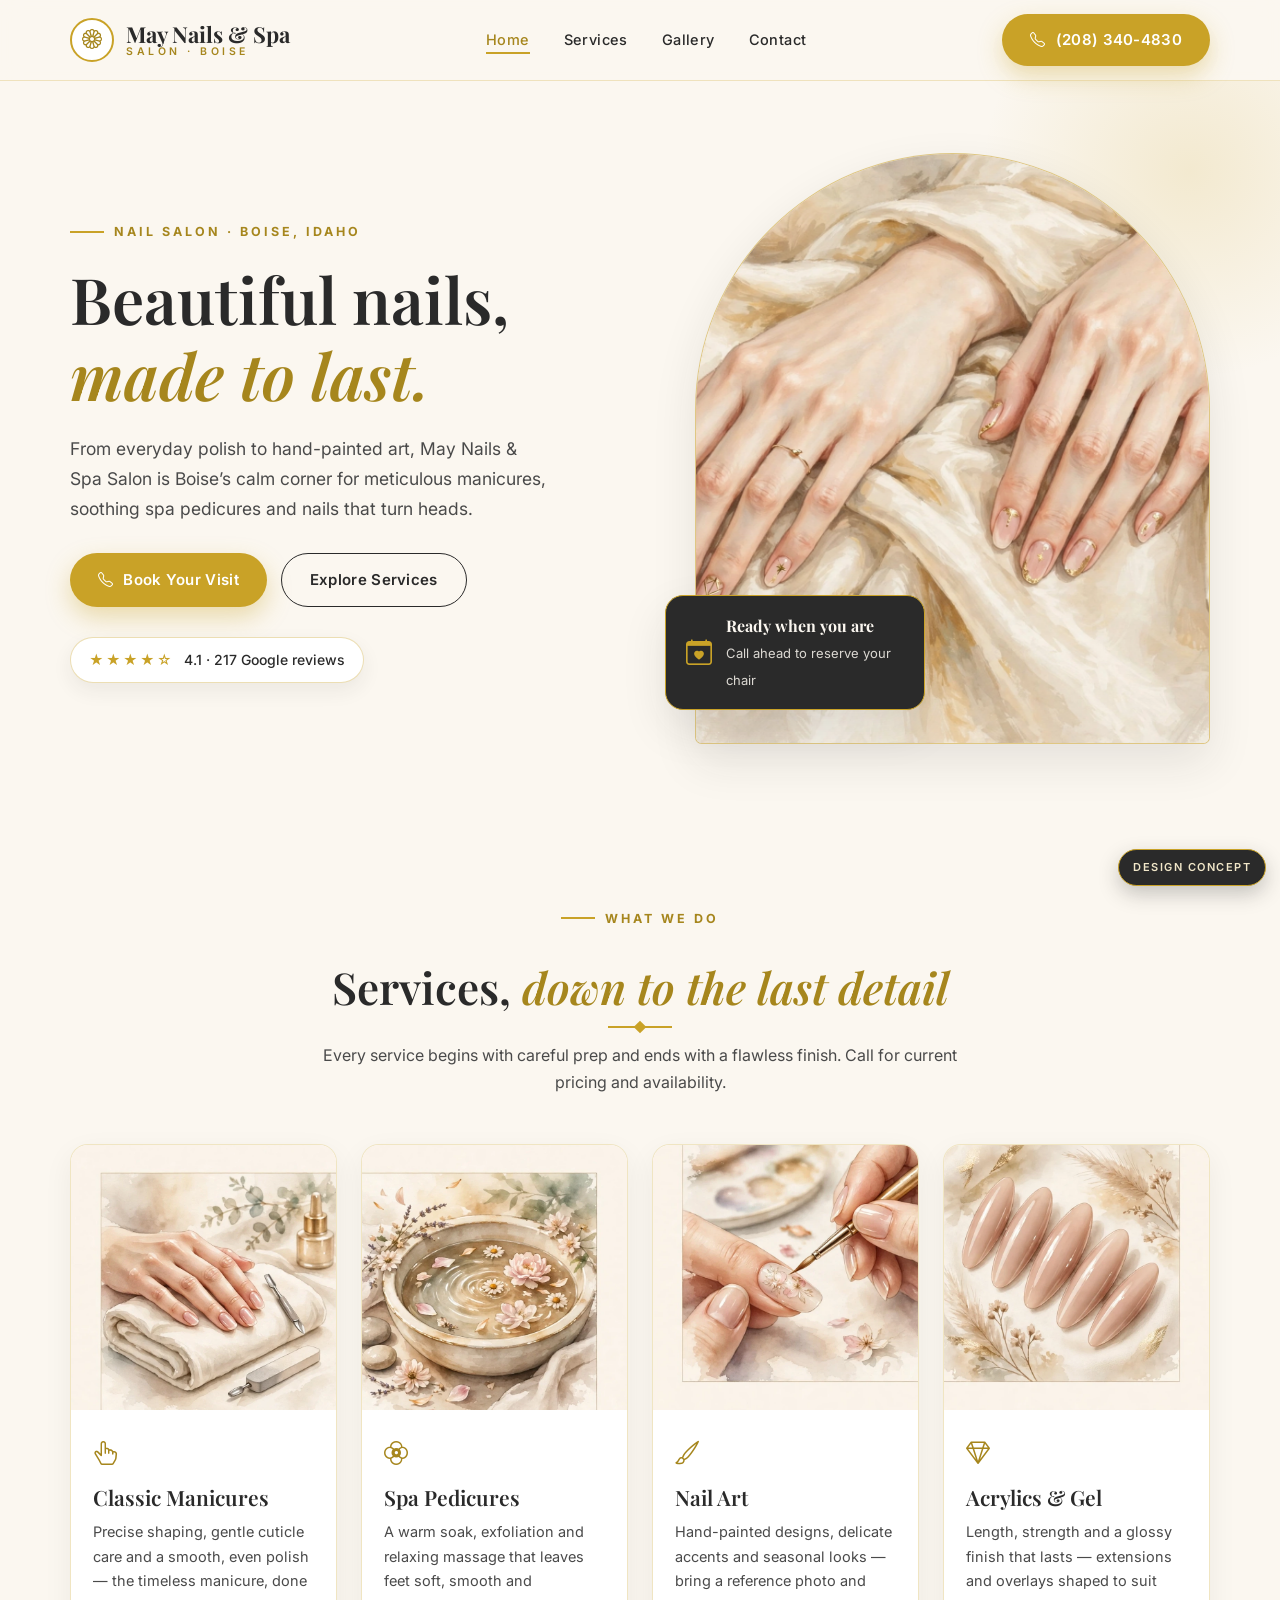
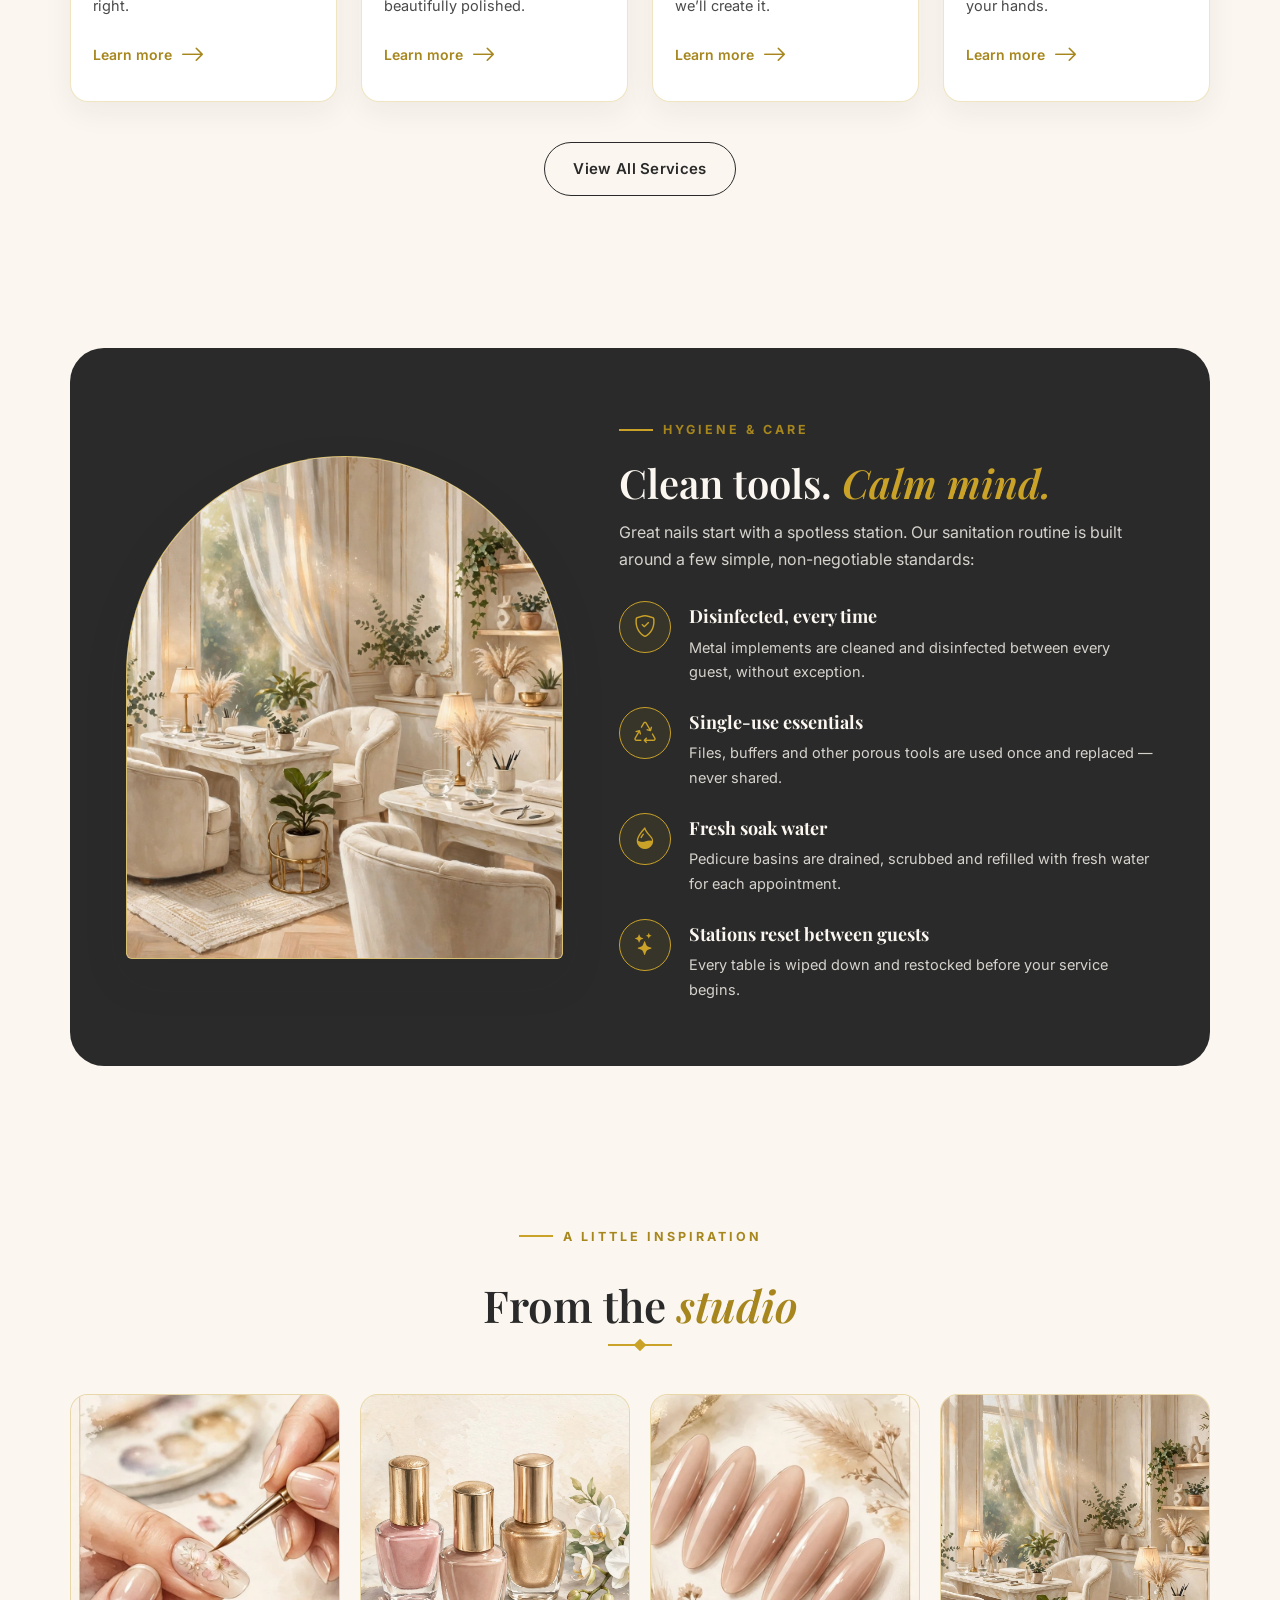
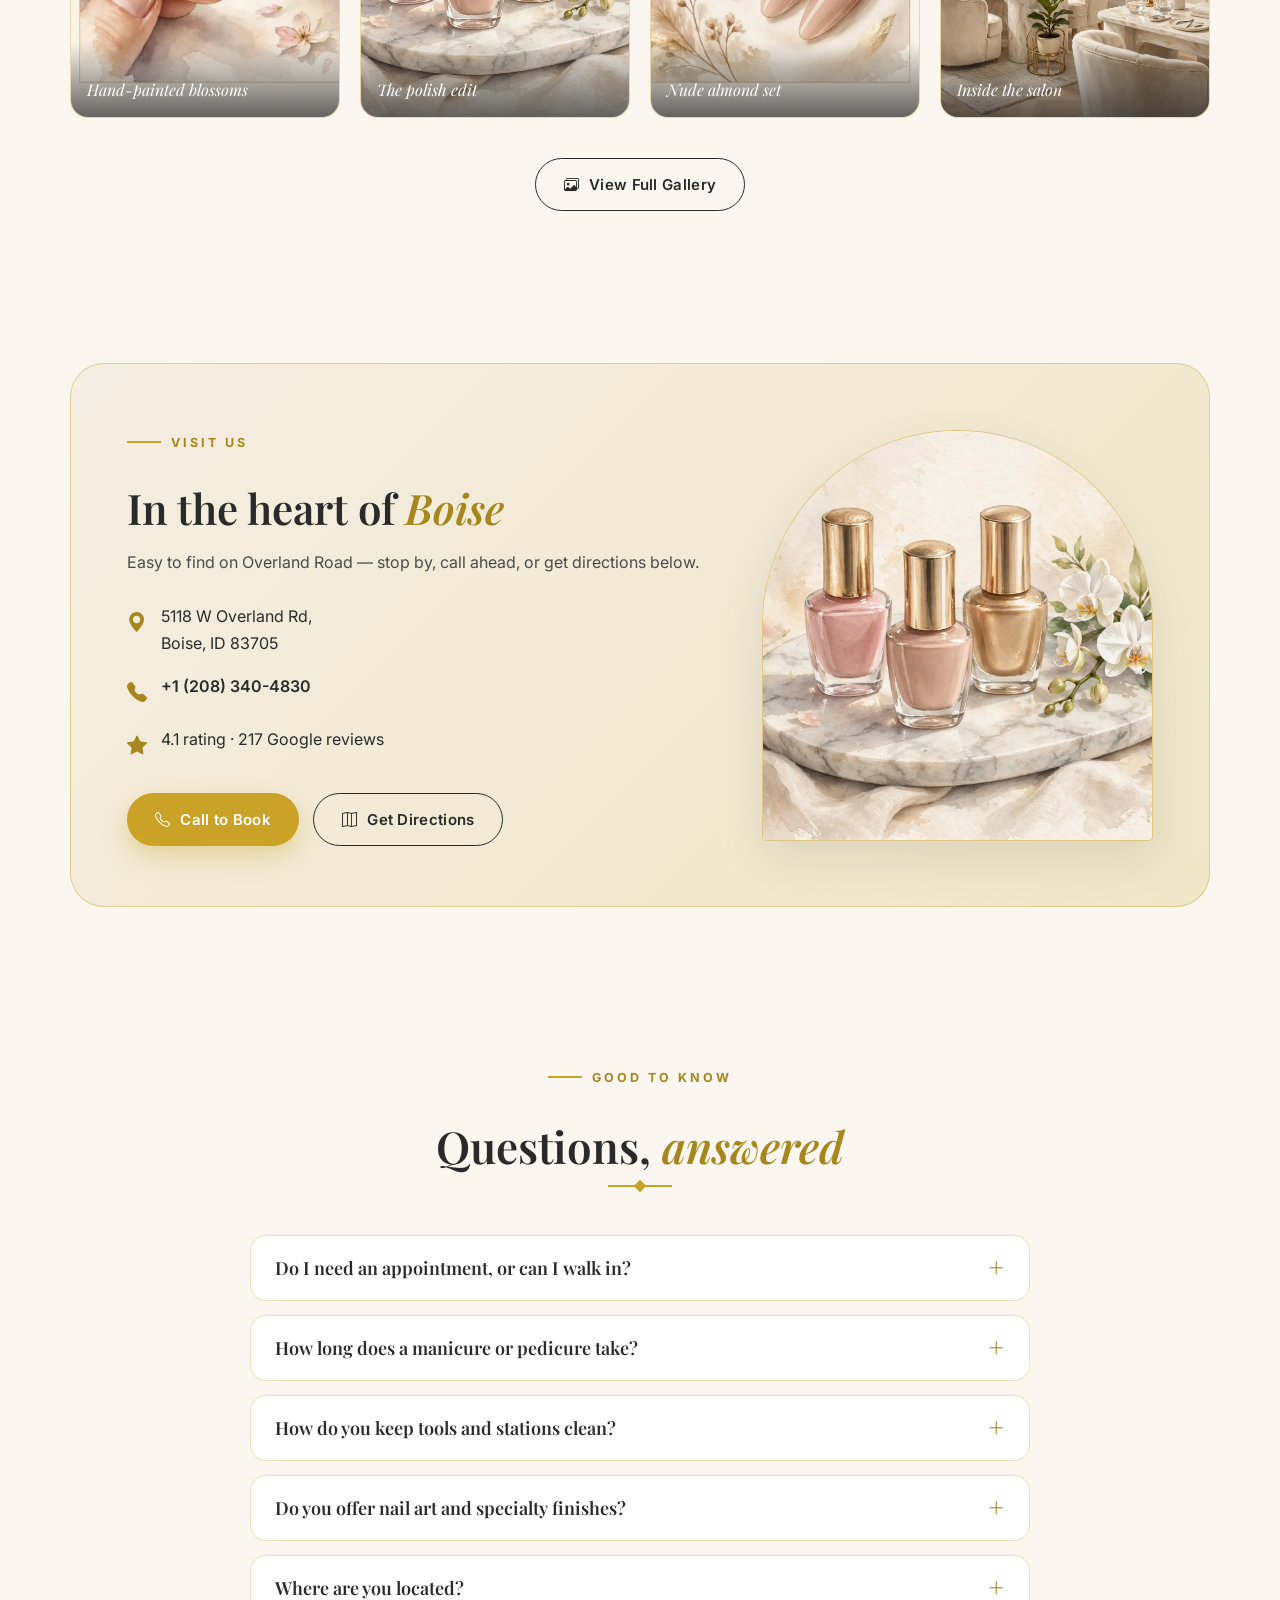
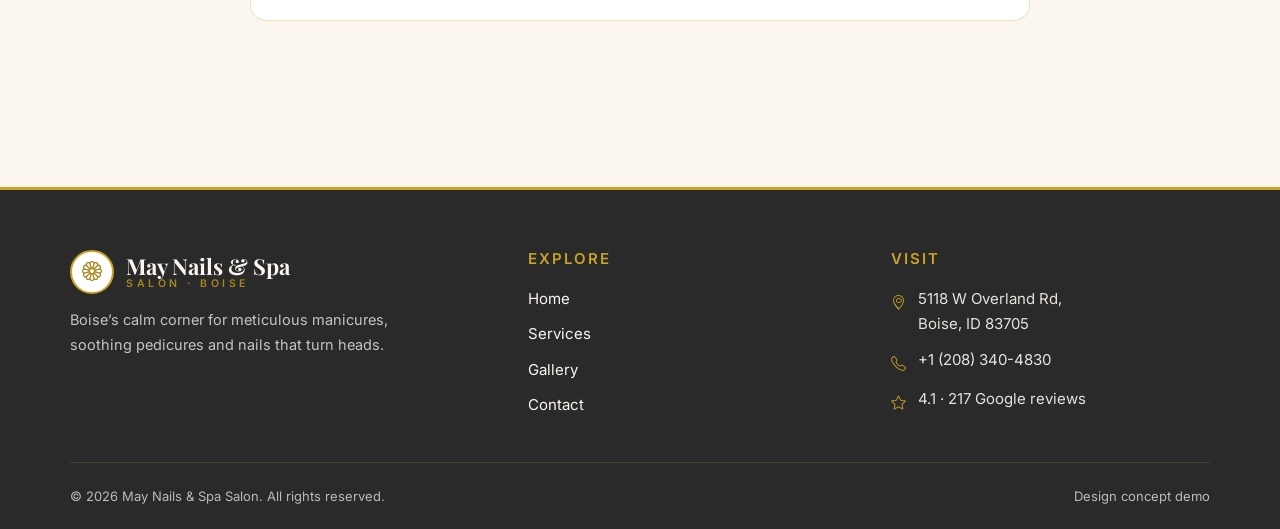
==== index.html @ 8cbfd24b "Demo website concept for May Nails & Spa Salon (Boise, ID, USA)" ====
<!DOCTYPE html>
<html lang="en">
<head>
<meta charset="UTF-8">
<meta name="viewport" content="width=device-width, initial-scale=1.0">
<title>May Nails &amp; Spa Salon | Nail Salon in Boise, ID</title>
<meta name="description" content="May Nails & Spa Salon — elegant manicures, spa pedicures, nail art and gel services at 5118 W Overland Rd, Boise, ID. Call +1 208-340-4830 to book.">
<link rel="preconnect" href="https://fonts.googleapis.com">
<link rel="preconnect" href="https://fonts.gstatic.com" crossorigin>
<link href="https://fonts.googleapis.com/css2?family=Playfair+Display:ital,wght@0,500;0,600;0,700;1,500;1,600&family=Inter:wght@400;500;600;700&display=swap" rel="stylesheet">
<link rel="stylesheet" href="https://cdn.jsdelivr.net/npm/bootstrap-icons@1.11.3/font/bootstrap-icons.min.css">
<link rel="stylesheet" href="styles.css">
</head>
<body>

<header class="site-header">
  <div class="container header-inner">
    <a class="brand" href="index.html" aria-label="May Nails and Spa Salon home">
      <span class="brand-mark"><i class="bi bi-flower1"></i></span>
      <span class="brand-name">May Nails &amp; Spa<small>Salon &middot; Boise</small></span>
    </a>
    <nav aria-label="Primary">
      <ul class="nav-links">
        <li><a href="index.html" class="active">Home</a></li>
        <li><a href="services.html">Services</a></li>
        <li><a href="gallery.html">Gallery</a></li>
        <li><a href="contact.html">Contact</a></li>
      </ul>
    </nav>
    <a class="btn btn-gold header-cta" href="tel:+12083404830"><i class="bi bi-telephone"></i> (208) 340-4830</a>
    <button class="hamburger" id="hamburger" aria-label="Open menu" aria-expanded="false"><i class="bi bi-list"></i></button>
  </div>
</header>
<ul class="mobile-menu" id="mobileMenu" aria-label="Mobile">
  <li><a href="index.html" class="active"><i class="bi bi-house"></i> Home</a></li>
  <li><a href="services.html"><i class="bi bi-stars"></i> Services</a></li>
  <li><a href="gallery.html"><i class="bi bi-images"></i> Gallery</a></li>
  <li><a href="contact.html"><i class="bi bi-geo-alt"></i> Contact</a></li>
  <li><a href="tel:+12083404830"><i class="bi bi-telephone"></i> (208) 340-4830</a></li>
</ul>

<main>
  <!-- 1. HERO -->
  <section class="hero">
    <div class="container hero-grid">
      <div>
        <span class="kicker">Nail Salon &middot; Boise, Idaho</span>
        <h1>Beautiful nails, <em>made to last.</em></h1>
        <p class="lead">From everyday polish to hand-painted art, May Nails &amp; Spa Salon is Boise&rsquo;s calm corner for meticulous manicures, soothing spa pedicures and nails that turn heads.</p>
        <div class="hero-ctas">
          <a class="btn btn-gold" href="tel:+12083404830"><i class="bi bi-telephone"></i> Book Your Visit</a>
          <a class="btn btn-outline" href="services.html">Explore Services</a>
        </div>
        <span class="review-pill"><span class="stars">&#9733;&#9733;&#9733;&#9733;&#9734;</span> 4.1 &middot; 217 Google reviews</span>
      </div>
      <div class="hero-figure">
        <div class="arch-frame">
          <img src="assets/hero.webp" alt="Elegant manicured hands with blush pink nails and gold accents resting on ivory silk">
        </div>
        <div class="float-card">
          <i class="bi bi-calendar-heart"></i>
          <div><strong>Ready when you are</strong><span>Call ahead to reserve your chair</span></div>
        </div>
      </div>
    </div>
  </section>

  <!-- 2. SERVICES SHOWCASE -->
  <section>
    <div class="container">
      <div class="section-head">
        <span class="kicker" style="justify-content:center">What we do</span>
        <h2>Services, <em>down to the last detail</em></h2>
        <div class="gold-rule"></div>
        <p style="margin-top:14px">Every service begins with careful prep and ends with a flawless finish. Call for current pricing and availability.</p>
      </div>
      <div class="services-grid">
        <article class="service-card">
          <div class="photo"><img src="assets/service-manicure.webp" alt="Classic manicure with polished nails and folded towel"></div>
          <div class="body">
            <i class="bi bi-hand-index-thumb"></i>
            <h3>Classic Manicures</h3>
            <p>Precise shaping, gentle cuticle care and a smooth, even polish &mdash; the timeless manicure, done right.</p>
            <a class="card-link" href="services.html#manicures">Learn more <i class="bi bi-arrow-right"></i></a>
          </div>
        </article>
        <article class="service-card">
          <div class="photo"><img src="assets/service-pedicure.webp" alt="Spa pedicure soak with warm water and flower petals"></div>
          <div class="body">
            <i class="bi bi-flower2"></i>
            <h3>Spa Pedicures</h3>
            <p>A warm soak, exfoliation and relaxing massage that leaves feet soft, smooth and beautifully polished.</p>
            <a class="card-link" href="services.html#pedicures">Learn more <i class="bi bi-arrow-right"></i></a>
          </div>
        </article>
        <article class="service-card">
          <div class="photo"><img src="assets/service-nailart.webp" alt="Nail artist painting a delicate floral design"></div>
          <div class="body">
            <i class="bi bi-brush"></i>
            <h3>Nail Art</h3>
            <p>Hand-painted designs, delicate accents and seasonal looks &mdash; bring a reference photo and we&rsquo;ll create it.</p>
            <a class="card-link" href="services.html#nail-art">Learn more <i class="bi bi-arrow-right"></i></a>
          </div>
        </article>
        <article class="service-card">
          <div class="photo"><img src="assets/service-gel.webp" alt="Long almond-shaped nude gel nails"></div>
          <div class="body">
            <i class="bi bi-gem"></i>
            <h3>Acrylics &amp; Gel</h3>
            <p>Length, strength and a glossy finish that lasts &mdash; extensions and overlays shaped to suit your hands.</p>
            <a class="card-link" href="services.html#acrylics-gel">Learn more <i class="bi bi-arrow-right"></i></a>
          </div>
        </article>
      </div>
      <div class="center-cta">
        <a class="btn btn-outline" href="services.html">View All Services</a>
      </div>
    </div>
  </section>

  <!-- 3. HYGIENE & CARE -->
  <section>
    <div class="container">
      <div class="band-dark" style="padding: 64px 56px;">
        <div class="hygiene-grid">
          <div class="arch-frame">
            <img src="assets/interior.webp" alt="Serene salon interior with cream chairs and marble manicure tables" style="aspect-ratio: 4/4.6;">
          </div>
          <div>
            <span class="kicker">Hygiene &amp; care</span>
            <h2 style="font-size: clamp(28px, 3.4vw, 40px); margin-bottom: 12px;">Clean tools. <em>Calm mind.</em></h2>
            <p style="opacity:0.82">Great nails start with a spotless station. Our sanitation routine is built around a few simple, non-negotiable standards:</p>
            <ul class="hygiene-list">
              <li>
                <span class="hygiene-icon"><i class="bi bi-shield-check"></i></span>
                <div><strong>Disinfected, every time</strong><p>Metal implements are cleaned and disinfected between every guest, without exception.</p></div>
              </li>
              <li>
                <span class="hygiene-icon"><i class="bi bi-recycle"></i></span>
                <div><strong>Single-use essentials</strong><p>Files, buffers and other porous tools are used once and replaced &mdash; never shared.</p></div>
              </li>
              <li>
                <span class="hygiene-icon"><i class="bi bi-droplet-half"></i></span>
                <div><strong>Fresh soak water</strong><p>Pedicure basins are drained, scrubbed and refilled with fresh water for each appointment.</p></div>
              </li>
              <li>
                <span class="hygiene-icon"><i class="bi bi-stars"></i></span>
                <div><strong>Stations reset between guests</strong><p>Every table is wiped down and restocked before your service begins.</p></div>
              </li>
            </ul>
          </div>
        </div>
      </div>
    </div>
  </section>

  <!-- 4. GALLERY PREVIEW -->
  <section>
    <div class="container">
      <div class="section-head">
        <span class="kicker" style="justify-content:center">A little inspiration</span>
        <h2>From the <em>studio</em></h2>
        <div class="gold-rule"></div>
      </div>
      <div class="strip">
        <figure><img src="assets/service-nailart.webp" alt="Hand-painted floral nail art detail"><figcaption>Hand-painted blossoms</figcaption></figure>
        <figure><img src="assets/stilllife.webp" alt="Nail polish bottles in blush, nude and gold tones"><figcaption>The polish edit</figcaption></figure>
        <figure><img src="assets/service-gel.webp" alt="Nude almond-shaped gel nails"><figcaption>Nude almond set</figcaption></figure>
        <figure><img src="assets/interior.webp" alt="Salon interior with marble tables"><figcaption>Inside the salon</figcaption></figure>
      </div>
      <div class="center-cta">
        <a class="btn btn-outline" href="gallery.html"><i class="bi bi-images"></i> View Full Gallery</a>
      </div>
    </div>
  </section>

  <!-- 5. VISIT BAND -->
  <section>
    <div class="container">
      <div class="visit-band">
        <div>
          <span class="kicker">Visit us</span>
          <h2>In the heart of <em>Boise</em></h2>
          <p style="color:var(--charcoal-soft)">Easy to find on Overland Road &mdash; stop by, call ahead, or get directions below.</p>
          <ul class="visit-details">
            <li><i class="bi bi-geo-alt-fill"></i><span>5118 W Overland Rd,<br>Boise, ID 83705</span></li>
            <li><i class="bi bi-telephone-fill"></i><a href="tel:+12083404830" style="font-weight:600">+1 (208) 340-4830</a></li>
            <li><i class="bi bi-star-fill"></i><span>4.1 rating &middot; 217 Google reviews</span></li>
          </ul>
          <div class="visit-actions">
            <a class="btn btn-gold" href="tel:+12083404830"><i class="bi bi-telephone"></i> Call to Book</a>
            <a class="btn btn-outline" href="https://www.google.com/maps/search/?api=1&amp;query=May+Nails+%26+Spa+Salon,+5118+W+Overland+Rd,+Boise,+ID+83705" target="_blank" rel="noopener"><i class="bi bi-map"></i> Get Directions</a>
          </div>
        </div>
        <div class="visit-photo">
          <div class="arch-frame">
            <img src="assets/stilllife.webp" alt="Elegant nail polish bottles on a marble tray with orchids">
          </div>
        </div>
      </div>
    </div>
  </section>

  <!-- 6. FAQ -->
  <section>
    <div class="container">
      <div class="section-head">
        <span class="kicker" style="justify-content:center">Good to know</span>
        <h2>Questions, <em>answered</em></h2>
        <div class="gold-rule"></div>
      </div>
      <div class="faq-list">
        <div class="faq-item">
          <button class="faq-q">Do I need an appointment, or can I walk in?<i class="bi bi-plus-lg"></i></button>
          <div class="faq-a"><p>Walk-ins are welcome whenever a chair is open, but calling ahead at <a href="tel:+12083404830">+1 (208) 340-4830</a> is the surest way to get the day and time you want &mdash; especially on weekends.</p></div>
        </div>
        <div class="faq-item">
          <button class="faq-q">How long does a manicure or pedicure take?<i class="bi bi-plus-lg"></i></button>
          <div class="faq-a"><p>Plan for roughly 30&ndash;45 minutes for a classic manicure and 45&ndash;60 minutes for a spa pedicure. Nail art and acrylic or gel services take a little longer depending on the design.</p></div>
        </div>
        <div class="faq-item">
          <button class="faq-q">How do you keep tools and stations clean?<i class="bi bi-plus-lg"></i></button>
          <div class="faq-a"><p>Metal implements are disinfected between every guest, files and buffers are single-use, pedicure basins are scrubbed and refilled with fresh water each time, and every station is wiped down before your service begins.</p></div>
        </div>
        <div class="faq-item">
          <button class="faq-q">Do you offer nail art and specialty finishes?<i class="bi bi-plus-lg"></i></button>
          <div class="faq-a"><p>Yes &mdash; from simple accent nails to hand-painted designs. Bring a reference photo to your appointment and we&rsquo;ll recreate the look, or ask us to suggest something seasonal.</p></div>
        </div>
        <div class="faq-item">
          <button class="faq-q">Where are you located?<i class="bi bi-plus-lg"></i></button>
          <div class="faq-a"><p>You&rsquo;ll find us at <a href="https://www.google.com/maps/search/?api=1&amp;query=May+Nails+%26+Spa+Salon,+5118+W+Overland+Rd,+Boise,+ID+83705" target="_blank" rel="noopener">5118 W Overland Rd, Boise, ID 83705</a>. Call <a href="tel:+12083404830">+1 (208) 340-4830</a> if you need help finding us.</p></div>
        </div>
      </div>
    </div>
  </section>
</main>

<footer class="site-footer">
  <div class="container">
    <div class="footer-grid">
      <div class="footer-brand">
        <a class="brand" href="index.html">
          <span class="brand-mark"><i class="bi bi-flower1"></i></span>
          <span class="brand-name" style="color:var(--ivory)">May Nails &amp; Spa<small>Salon &middot; Boise</small></span>
        </a>
        <p>Boise&rsquo;s calm corner for meticulous manicures, soothing pedicures and nails that turn heads.</p>
      </div>
      <div>
        <h4>Explore</h4>
        <ul>
          <li><a href="index.html">Home</a></li>
          <li><a href="services.html">Services</a></li>
          <li><a href="gallery.html">Gallery</a></li>
          <li><a href="contact.html">Contact</a></li>
        </ul>
      </div>
      <div>
        <h4>Visit</h4>
        <ul class="footer-contact">
          <li><i class="bi bi-geo-alt"></i><span>5118 W Overland Rd,<br>Boise, ID 83705</span></li>
          <li><i class="bi bi-telephone"></i><a href="tel:+12083404830">+1 (208) 340-4830</a></li>
          <li><i class="bi bi-star"></i><span>4.1 &middot; 217 Google reviews</span></li>
        </ul>
      </div>
    </div>
    <div class="footer-bottom">
      <span>&copy; 2026 May Nails &amp; Spa Salon. All rights reserved.</span>
      <span>Design concept demo</span>
    </div>
  </div>
</footer>

<span class="concept-badge">Design concept</span>

<script>
(function () {
  var burger = document.getElementById('hamburger');
  var menu = document.getElementById('mobileMenu');
  burger.addEventListener('click', function () {
    var open = menu.classList.toggle('open');
    burger.setAttribute('aria-expanded', open ? 'true' : 'false');
    burger.innerHTML = open ? '<i class="bi bi-x-lg"></i>' : '<i class="bi bi-list"></i>';
  });
  menu.querySelectorAll('a').forEach(function (a) {
    a.addEventListener('click', function () {
      menu.classList.remove('open');
      burger.setAttribute('aria-expanded', 'false');
      burger.innerHTML = '<i class="bi bi-list"></i>';
    });
  });
  document.querySelectorAll('.faq-item').forEach(function (item) {
    var q = item.querySelector('.faq-q'), a = item.querySelector('.faq-a');
    q.addEventListener('click', function () {
      var isOpen = item.classList.contains('open');
      document.querySelectorAll('.faq-item.open').forEach(function (o) {
        o.classList.remove('open'); o.querySelector('.faq-a').style.maxHeight = null;
      });
      if (!isOpen) { item.classList.add('open'); a.style.maxHeight = a.scrollHeight + 'px'; }
    });
  });
})();
</script>
</body>
</html>
---- styles.css ----
/* May Nails & Spa Salon — design concept */
:root {
  --ivory: #FBF7F0;
  --ivory-deep: #F5EEE2;
  --charcoal: #2A2A2A;
  --charcoal-soft: #4A4A4A;
  --gold: #C9A227;
  --gold-deep: #A6861D;
  --gold-pale: #F0E6C8;
  --white: #FFFFFF;
  --radius: 18px;
  --shadow: 0 18px 45px rgba(42, 42, 42, 0.10);
  --font-head: 'Playfair Display', Georgia, serif;
  --font-body: 'Inter', -apple-system, 'Segoe UI', sans-serif;
}

* { margin: 0; padding: 0; box-sizing: border-box; }

html { scroll-behavior: smooth; }

body {
  font-family: var(--font-body);
  background: var(--ivory);
  color: var(--charcoal);
  line-height: 1.7;
  font-size: 16px;
  -webkit-font-smoothing: antialiased;
}

img { max-width: 100%; display: block; }

h1, h2, h3, h4 {
  font-family: var(--font-head);
  font-weight: 600;
  line-height: 1.2;
  color: var(--charcoal);
}

h1 em, h2 em { font-style: italic; color: var(--gold-deep); }

a { color: inherit; text-decoration: none; }

.container { width: min(1140px, 92%); margin: 0 auto; }

/* ---------- header ---------- */
.site-header {
  position: sticky; top: 0; z-index: 1000;
  background: rgba(251, 247, 240, 0.94);
  backdrop-filter: blur(10px);
  border-bottom: 1px solid rgba(201, 162, 39, 0.25);
}
.header-inner {
  display: flex; align-items: center; justify-content: space-between;
  padding: 14px 0; gap: 16px;
}
.brand { display: flex; align-items: center; gap: 12px; }
.brand-mark {
  width: 44px; height: 44px; border-radius: 50%;
  border: 2px solid var(--gold);
  display: grid; place-items: center;
  color: var(--gold-deep); font-size: 20px;
  background: var(--white);
  flex-shrink: 0;
}
.brand-name { font-family: var(--font-head); font-size: 22px; font-weight: 700; line-height: 1.1; }
.brand-name small {
  display: block; font-family: var(--font-body); font-size: 10.5px;
  letter-spacing: 3.5px; text-transform: uppercase; color: var(--gold-deep); font-weight: 600;
}
.nav-links { display: flex; align-items: center; gap: 34px; list-style: none; }
.nav-links a {
  font-size: 14.5px; font-weight: 500; letter-spacing: 0.4px;
  position: relative; padding: 4px 0;
}
.nav-links a::after {
  content: ""; position: absolute; left: 0; bottom: -2px;
  width: 0; height: 2px; background: var(--gold); transition: width 0.25s ease;
}
.nav-links a:hover::after, .nav-links a.active::after { width: 100%; }
.nav-links a.active { color: var(--gold-deep); }

.btn {
  display: inline-flex; align-items: center; gap: 10px;
  padding: 13px 28px; border-radius: 999px;
  font-weight: 600; font-size: 15px; letter-spacing: 0.3px;
  transition: transform 0.2s ease, box-shadow 0.2s ease, background 0.2s ease;
  border: none; cursor: pointer;
}
.btn-gold { background: var(--gold); color: var(--white); box-shadow: 0 10px 24px rgba(201, 162, 39, 0.35); }
.btn-gold:hover { background: var(--gold-deep); transform: translateY(-2px); }
.btn-outline { border: 1.5px solid var(--charcoal); color: var(--charcoal); background: transparent; }
.btn-outline:hover { background: var(--charcoal); color: var(--ivory); transform: translateY(-2px); }
.btn-light { background: var(--ivory); color: var(--charcoal); }
.btn-light:hover { transform: translateY(-2px); box-shadow: var(--shadow); }

.hamburger {
  display: none; background: none; border: 1.5px solid var(--gold);
  border-radius: 10px; width: 46px; height: 44px;
  align-items: center; justify-content: center;
  font-size: 22px; color: var(--charcoal); cursor: pointer;
}

/* mobile dropdown nav — sits ABOVE all page content */
.mobile-menu {
  display: none;
  position: fixed; top: 73px; left: 12px; right: 12px; z-index: 2000;
  background: var(--white); border: 1px solid rgba(201, 162, 39, 0.35);
  border-radius: var(--radius); box-shadow: 0 24px 60px rgba(42, 42, 42, 0.22);
  padding: 10px; list-style: none;
}
.mobile-menu.open { display: block; animation: menuIn 0.22s ease; }
@keyframes menuIn { from { opacity: 0; transform: translateY(-8px); } to { opacity: 1; transform: none; } }
.mobile-menu a {
  display: flex; align-items: center; gap: 12px;
  padding: 14px 16px; border-radius: 12px; font-weight: 500; font-size: 16px;
}
.mobile-menu a i { color: var(--gold-deep); font-size: 18px; }
.mobile-menu a:hover, .mobile-menu a.active { background: var(--ivory-deep); }
.mobile-menu a.active { color: var(--gold-deep); }

/* ---------- design concept badge ---------- */
.concept-badge {
  position: fixed; bottom: 14px; right: 14px; z-index: 500;
  background: var(--charcoal); color: var(--gold-pale);
  border: 1px solid var(--gold);
  font-size: 11px; letter-spacing: 1.5px; text-transform: uppercase; font-weight: 600;
  padding: 8px 14px; border-radius: 999px;
  box-shadow: 0 8px 20px rgba(42, 42, 42, 0.25);
  pointer-events: none; white-space: nowrap;
}

/* ---------- hero ---------- */
.hero { padding: 72px 0 80px; position: relative; overflow: hidden; }
.hero::before {
  content: ""; position: absolute; top: -120px; right: -120px;
  width: 420px; height: 420px; border-radius: 50%;
  background: radial-gradient(circle, rgba(201,162,39,0.16), transparent 70%);
  pointer-events: none;
}
.hero-grid { display: grid; grid-template-columns: 1.05fr 0.95fr; gap: 56px; align-items: center; }
.kicker {
  display: inline-flex; align-items: center; gap: 10px;
  font-size: 12.5px; letter-spacing: 3px; text-transform: uppercase;
  color: var(--gold-deep); font-weight: 700; margin-bottom: 18px;
}
.kicker::before { content: ""; width: 34px; height: 2px; background: var(--gold); }
.hero h1 { font-size: clamp(40px, 5.2vw, 64px); margin-bottom: 20px; }
.hero p.lead { font-size: 17.5px; color: var(--charcoal-soft); max-width: 480px; margin-bottom: 30px; }
.hero-ctas { display: flex; gap: 14px; flex-wrap: wrap; margin-bottom: 30px; }
.review-pill {
  display: inline-flex; align-items: center; gap: 10px;
  background: var(--white); border: 1px solid rgba(201,162,39,0.35);
  padding: 10px 18px; border-radius: 999px; font-size: 14px; font-weight: 500;
  box-shadow: 0 8px 20px rgba(42,42,42,0.07);
}
.review-pill .stars { color: var(--gold); letter-spacing: 2px; }
.hero-figure { position: relative; }
.arch-frame {
  border-radius: 999px 999px 26px 26px; overflow: hidden;
  border: 1px solid rgba(201, 162, 39, 0.5);
  box-shadow: var(--shadow); background: var(--ivory-deep);
}
.arch-frame img { width: 100%; height: 100%; object-fit: cover; aspect-ratio: 4 / 4.6; }
.float-card {
  position: absolute; bottom: 34px; left: -30px;
  background: var(--charcoal); color: var(--ivory);
  border: 1px solid var(--gold); border-radius: var(--radius);
  padding: 16px 20px; box-shadow: var(--shadow);
  display: flex; align-items: center; gap: 14px;
  max-width: 260px;
}
.float-card i { font-size: 26px; color: var(--gold); }
.float-card strong { display: block; font-family: var(--font-head); font-size: 16px; }
.float-card span { font-size: 13px; opacity: 0.85; }

/* ---------- section scaffolding ---------- */
section { padding: 76px 0; }
.section-head { text-align: center; max-width: 640px; margin: 0 auto 48px; }
.section-head h2 { font-size: clamp(30px, 3.6vw, 44px); margin: 14px 0 12px; }
.section-head p { color: var(--charcoal-soft); }
.gold-rule {
  width: 64px; height: 2px; background: var(--gold); margin: 0 auto;
  position: relative;
}
.gold-rule::after {
  content: ""; position: absolute; left: 50%; top: 50%;
  width: 9px; height: 9px; background: var(--gold);
  transform: translate(-50%, -50%) rotate(45deg);
}

/* ---------- services showcase ---------- */
.services-grid { display: grid; grid-template-columns: repeat(4, 1fr); gap: 24px; }
.service-card {
  background: var(--white); border-radius: var(--radius); overflow: hidden;
  border: 1px solid rgba(201, 162, 39, 0.28);
  box-shadow: 0 10px 30px rgba(42, 42, 42, 0.06);
  transition: transform 0.25s ease, box-shadow 0.25s ease;
  display: flex; flex-direction: column;
}
.service-card:hover { transform: translateY(-8px); box-shadow: var(--shadow); }
.service-card .photo { overflow: hidden; aspect-ratio: 1 / 1; background: var(--ivory-deep); }
.service-card .photo img { width: 100%; height: 100%; object-fit: cover; transition: transform 0.5s ease; }
.service-card:hover .photo img { transform: scale(1.06); }
.service-card .body { padding: 24px 22px 26px; display: flex; flex-direction: column; gap: 10px; flex: 1; }
.service-card .body i { font-size: 24px; color: var(--gold-deep); }
.service-card h3 { font-size: 21px; }
.service-card p { font-size: 14.5px; color: var(--charcoal-soft); flex: 1; }
.card-link {
  font-weight: 600; font-size: 14px; color: var(--gold-deep);
  display: inline-flex; align-items: center; gap: 8px; margin-top: 6px;
}
.card-link:hover { gap: 12px; }
.center-cta { text-align: center; margin-top: 40px; }

/* ---------- hygiene band (charcoal) ---------- */
.band-dark { background: var(--charcoal); color: var(--ivory); border-radius: 34px; }
.band-dark h2, .band-dark h3 { color: var(--ivory); }
.band-dark h2 em { color: var(--gold); }
.hygiene-grid { display: grid; grid-template-columns: 0.9fr 1.1fr; gap: 56px; align-items: center; }
.hygiene-grid .arch-frame { border-color: rgba(201,162,39,0.6); }
.hygiene-list { list-style: none; display: grid; gap: 22px; margin-top: 28px; }
.hygiene-list li { display: flex; gap: 18px; align-items: flex-start; }
.hygiene-icon {
  width: 52px; height: 52px; border-radius: 50%; flex-shrink: 0;
  border: 1.5px solid var(--gold); display: grid; place-items: center;
  font-size: 22px; color: var(--gold); background: rgba(201,162,39,0.08);
}
.hygiene-list strong { display: block; font-family: var(--font-head); font-size: 18px; margin-bottom: 4px; }
.hygiene-list p { font-size: 14.5px; opacity: 0.82; }

/* ---------- gallery strip ---------- */
.strip { display: grid; grid-template-columns: repeat(4, 1fr); gap: 20px; }
.strip figure {
  border-radius: var(--radius); overflow: hidden; position: relative;
  border: 1px solid rgba(201,162,39,0.3); background: var(--ivory-deep);
  aspect-ratio: 3 / 3.6;
}
.strip figure img { width: 100%; height: 100%; object-fit: cover; transition: transform 0.5s ease; }
.strip figure:hover img { transform: scale(1.07); }
.strip figcaption {
  position: absolute; left: 0; right: 0; bottom: 0;
  padding: 34px 16px 14px; font-family: var(--font-head); font-style: italic; font-size: 16px;
  color: var(--white); background: linear-gradient(transparent, rgba(42,42,42,0.72));
}

/* ---------- visit band ---------- */
.visit-band {
  background: linear-gradient(135deg, var(--ivory-deep), var(--gold-pale));
  border: 1px solid rgba(201,162,39,0.4);
  border-radius: 34px; padding: 60px 56px;
  display: grid; grid-template-columns: 1.2fr 0.8fr; gap: 48px; align-items: center;
}
.visit-band h2 { font-size: clamp(30px, 3.4vw, 42px); margin: 12px 0 16px; }
.visit-details { list-style: none; display: grid; gap: 16px; margin: 26px 0 30px; }
.visit-details li { display: flex; gap: 14px; align-items: flex-start; font-size: 16px; }
.visit-details i { color: var(--gold-deep); font-size: 20px; margin-top: 3px; }
.visit-actions { display: flex; gap: 14px; flex-wrap: wrap; }
.visit-photo .arch-frame img { aspect-ratio: 4 / 4.2; }

/* ---------- FAQ ---------- */
.faq-list { max-width: 780px; margin: 0 auto; display: grid; gap: 14px; }
.faq-item {
  background: var(--white); border: 1px solid rgba(201,162,39,0.3);
  border-radius: 16px; overflow: hidden; transition: box-shadow 0.2s ease;
}
.faq-item.open { box-shadow: var(--shadow); border-color: var(--gold); }
.faq-q {
  width: 100%; background: none; border: none; cursor: pointer;
  display: flex; justify-content: space-between; align-items: center; gap: 16px;
  padding: 20px 24px; font-family: var(--font-head); font-size: 18px; font-weight: 600;
  color: var(--charcoal); text-align: left;
}
.faq-q i { color: var(--gold-deep); font-size: 18px; transition: transform 0.25s ease; flex-shrink: 0; }
.faq-item.open .faq-q i { transform: rotate(45deg); }
.faq-a { max-height: 0; overflow: hidden; transition: max-height 0.3s ease; }
.faq-a p { padding: 0 24px 22px; color: var(--charcoal-soft); font-size: 15.5px; }
.faq-a a { color: var(--gold-deep); font-weight: 600; }

/* ---------- page hero (inner pages) ---------- */
.page-hero { padding: 64px 0 54px; text-align: center; position: relative; overflow: hidden; }
.page-hero::before {
  content: ""; position: absolute; top: -100px; left: 50%; transform: translateX(-50%);
  width: 520px; height: 280px; border-radius: 50%;
  background: radial-gradient(ellipse, rgba(201,162,39,0.18), transparent 70%);
  pointer-events: none;
}
.page-hero h1 { font-size: clamp(36px, 4.6vw, 54px); margin: 14px 0 14px; }
.page-hero p { max-width: 620px; margin: 0 auto; color: var(--charcoal-soft); }
.crumbs { font-size: 13px; letter-spacing: 1.5px; text-transform: uppercase; color: var(--gold-deep); font-weight: 600; }
.crumbs a:hover { text-decoration: underline; }

/* ---------- service detail rows ---------- */
.service-row { display: grid; grid-template-columns: 1fr 1fr; gap: 60px; align-items: center; padding: 44px 0; }
.service-row:nth-child(even) .service-row-photo { order: 2; }
.service-row-photo .arch-frame img { aspect-ratio: 4 / 3.4; }
.service-row-text .kicker { margin-bottom: 12px; }
.service-row-text h2 { font-size: clamp(28px, 3.2vw, 38px); margin-bottom: 14px; }
.service-row-text p { color: var(--charcoal-soft); margin-bottom: 14px; }
.tick-list { list-style: none; display: grid; gap: 10px; margin: 18px 0 24px; }
.tick-list li { display: flex; gap: 12px; align-items: flex-start; font-size: 15.5px; }
.tick-list i { color: var(--gold-deep); font-size: 17px; margin-top: 4px; }
.note-card {
  background: var(--white); border: 1px dashed var(--gold); border-radius: var(--radius);
  padding: 22px 26px; display: flex; gap: 16px; align-items: flex-start; margin-top: 26px;
}
.note-card i { color: var(--gold-deep); font-size: 24px; }
.note-card p { font-size: 14.5px; color: var(--charcoal-soft); margin: 0; }

/* ---------- gallery grid ---------- */
.gallery-grid { display: grid; grid-template-columns: repeat(3, 1fr); gap: 22px; }
.gallery-grid figure {
  border-radius: var(--radius); overflow: hidden; position: relative;
  border: 1px solid rgba(201,162,39,0.3); background: var(--ivory-deep);
}
.gallery-grid figure.tall { grid-row: span 2; }
.gallery-grid figure img { width: 100%; height: 100%; object-fit: cover; aspect-ratio: 4 / 4.4; transition: transform 0.5s ease; }
.gallery-grid figure.tall img { aspect-ratio: 4 / 9.1; }
.gallery-grid figure:hover img { transform: scale(1.05); }
.gallery-grid figcaption {
  position: absolute; left: 0; right: 0; bottom: 0;
  padding: 40px 18px 16px; font-family: var(--font-head); font-style: italic; font-size: 17px;
  color: var(--white); background: linear-gradient(transparent, rgba(42,42,42,0.75));
}

/* ---------- contact ---------- */
.contact-grid { display: grid; grid-template-columns: 1fr 1fr; gap: 28px; margin-bottom: 28px; }
.contact-card {
  background: var(--white); border: 1px solid rgba(201,162,39,0.3);
  border-radius: var(--radius); padding: 34px 30px; box-shadow: 0 10px 30px rgba(42,42,42,0.05);
}
.contact-card i.big { font-size: 30px; color: var(--gold-deep); }
.contact-card h3 { font-size: 22px; margin: 14px 0 10px; }
.contact-card p { color: var(--charcoal-soft); font-size: 15.5px; }
.contact-card .btn { margin-top: 18px; }
.map-wrap {
  border-radius: 26px; overflow: hidden; border: 1px solid rgba(201,162,39,0.4);
  box-shadow: var(--shadow); margin-bottom: 28px; background: var(--ivory-deep);
}
.map-wrap iframe { width: 100%; height: 380px; border: 0; display: block; }
.form-card {
  background: var(--charcoal); color: var(--ivory); border-radius: 26px;
  padding: 46px 44px; border: 1px solid var(--gold);
}
.form-card h2 { color: var(--ivory); font-size: clamp(26px, 3vw, 34px); margin-bottom: 10px; }
.form-card h2 em { color: var(--gold); }
.form-card > p { opacity: 0.8; margin-bottom: 26px; font-size: 15.5px; }
.callback-form { display: grid; grid-template-columns: 1fr 1fr; gap: 16px; }
.callback-form .full { grid-column: 1 / -1; }
.field label { display: block; font-size: 13px; letter-spacing: 1px; text-transform: uppercase; margin-bottom: 8px; opacity: 0.75; }
.field input {
  width: 100%; padding: 14px 16px; border-radius: 12px; border: 1px solid rgba(201,162,39,0.4);
  background: rgba(251,247,240,0.07); color: var(--ivory); font-family: var(--font-body); font-size: 15px;
}
.field input:focus { outline: none; border-color: var(--gold); background: rgba(251,247,240,0.12); }
.field input::placeholder { color: rgba(251,247,240,0.4); }
.form-note { display: none; margin-top: 18px; padding: 16px 20px; border-radius: 12px; background: rgba(201,162,39,0.14); border: 1px solid var(--gold); font-size: 15px; }
.form-note.show { display: block; }
.form-note a { color: var(--gold); font-weight: 700; }

/* ---------- CTA band ---------- */
.cta-band {
  background: var(--charcoal); color: var(--ivory); border-radius: 34px;
  padding: 64px 48px; text-align: center; border: 1px solid rgba(201,162,39,0.5);
  position: relative; overflow: hidden;
}
.cta-band::before {
  content: ""; position: absolute; inset: 0; pointer-events: none;
  background: radial-gradient(ellipse at 50% 0%, rgba(201,162,39,0.22), transparent 60%);
}
.cta-band h2 { color: var(--ivory); font-size: clamp(28px, 3.4vw, 42px); margin-bottom: 12px; position: relative; }
.cta-band h2 em { color: var(--gold); }
.cta-band p { opacity: 0.82; max-width: 560px; margin: 0 auto 30px; position: relative; }
.cta-band .hero-ctas { justify-content: center; margin: 0; position: relative; }

/* ---------- footer ---------- */
.site-footer { background: var(--charcoal); color: var(--ivory); margin-top: 90px; border-top: 3px solid var(--gold); }
.footer-grid { display: grid; grid-template-columns: 1.3fr 1fr 1fr; gap: 44px; padding: 60px 0 44px; }
.footer-grid h4 { color: var(--gold); font-size: 15px; letter-spacing: 2px; text-transform: uppercase; font-family: var(--font-body); margin-bottom: 18px; }
.footer-grid ul { list-style: none; display: grid; gap: 10px; font-size: 15px; }
.footer-grid ul a:hover { color: var(--gold); }
.footer-brand p { opacity: 0.75; font-size: 14.5px; margin-top: 14px; max-width: 320px; }
.footer-contact li { display: flex; gap: 12px; align-items: flex-start; opacity: 0.9; }
.footer-contact i { color: var(--gold); margin-top: 4px; }
.footer-bottom {
  border-top: 1px solid rgba(201,162,39,0.25); padding: 22px 0;
  display: flex; justify-content: space-between; gap: 12px; flex-wrap: wrap;
  font-size: 13px; opacity: 0.7;
}

/* ---------- responsive ---------- */
@media (max-width: 960px) {
  .nav-links, .header-cta { display: none; }
  .hamburger { display: inline-flex; }
  .hero-grid, .hygiene-grid, .visit-band, .service-row, .contact-grid { grid-template-columns: 1fr; }
  .service-row:nth-child(even) .service-row-photo { order: 0; }
  .services-grid { grid-template-columns: repeat(2, 1fr); }
  .strip { grid-template-columns: repeat(2, 1fr); }
  .gallery-grid { grid-template-columns: repeat(2, 1fr); }
  .float-card { left: 12px; bottom: 16px; }
  .visit-band { padding: 44px 32px; }
  .footer-grid { grid-template-columns: 1fr 1fr; }
  section { padding: 60px 0; }
}
@media (max-width: 600px) {
  .services-grid, .strip, .gallery-grid { grid-template-columns: 1fr; }
  .gallery-grid figure.tall { grid-row: auto; }
  .gallery-grid figure.tall img { aspect-ratio: 4 / 4.4; }
  .hero { padding: 48px 0 56px; }
  .hero-ctas .btn { width: 100%; justify-content: center; }
  .callback-form { grid-template-columns: 1fr; }
  .form-card { padding: 36px 26px; }
  .footer-grid { grid-template-columns: 1fr; }
  .cta-band { padding: 48px 26px; }
  .visit-actions .btn { width: 100%; justify-content: center; }
  .concept-badge { bottom: 10px; right: 10px; font-size: 10px; padding: 7px 12px; }
}
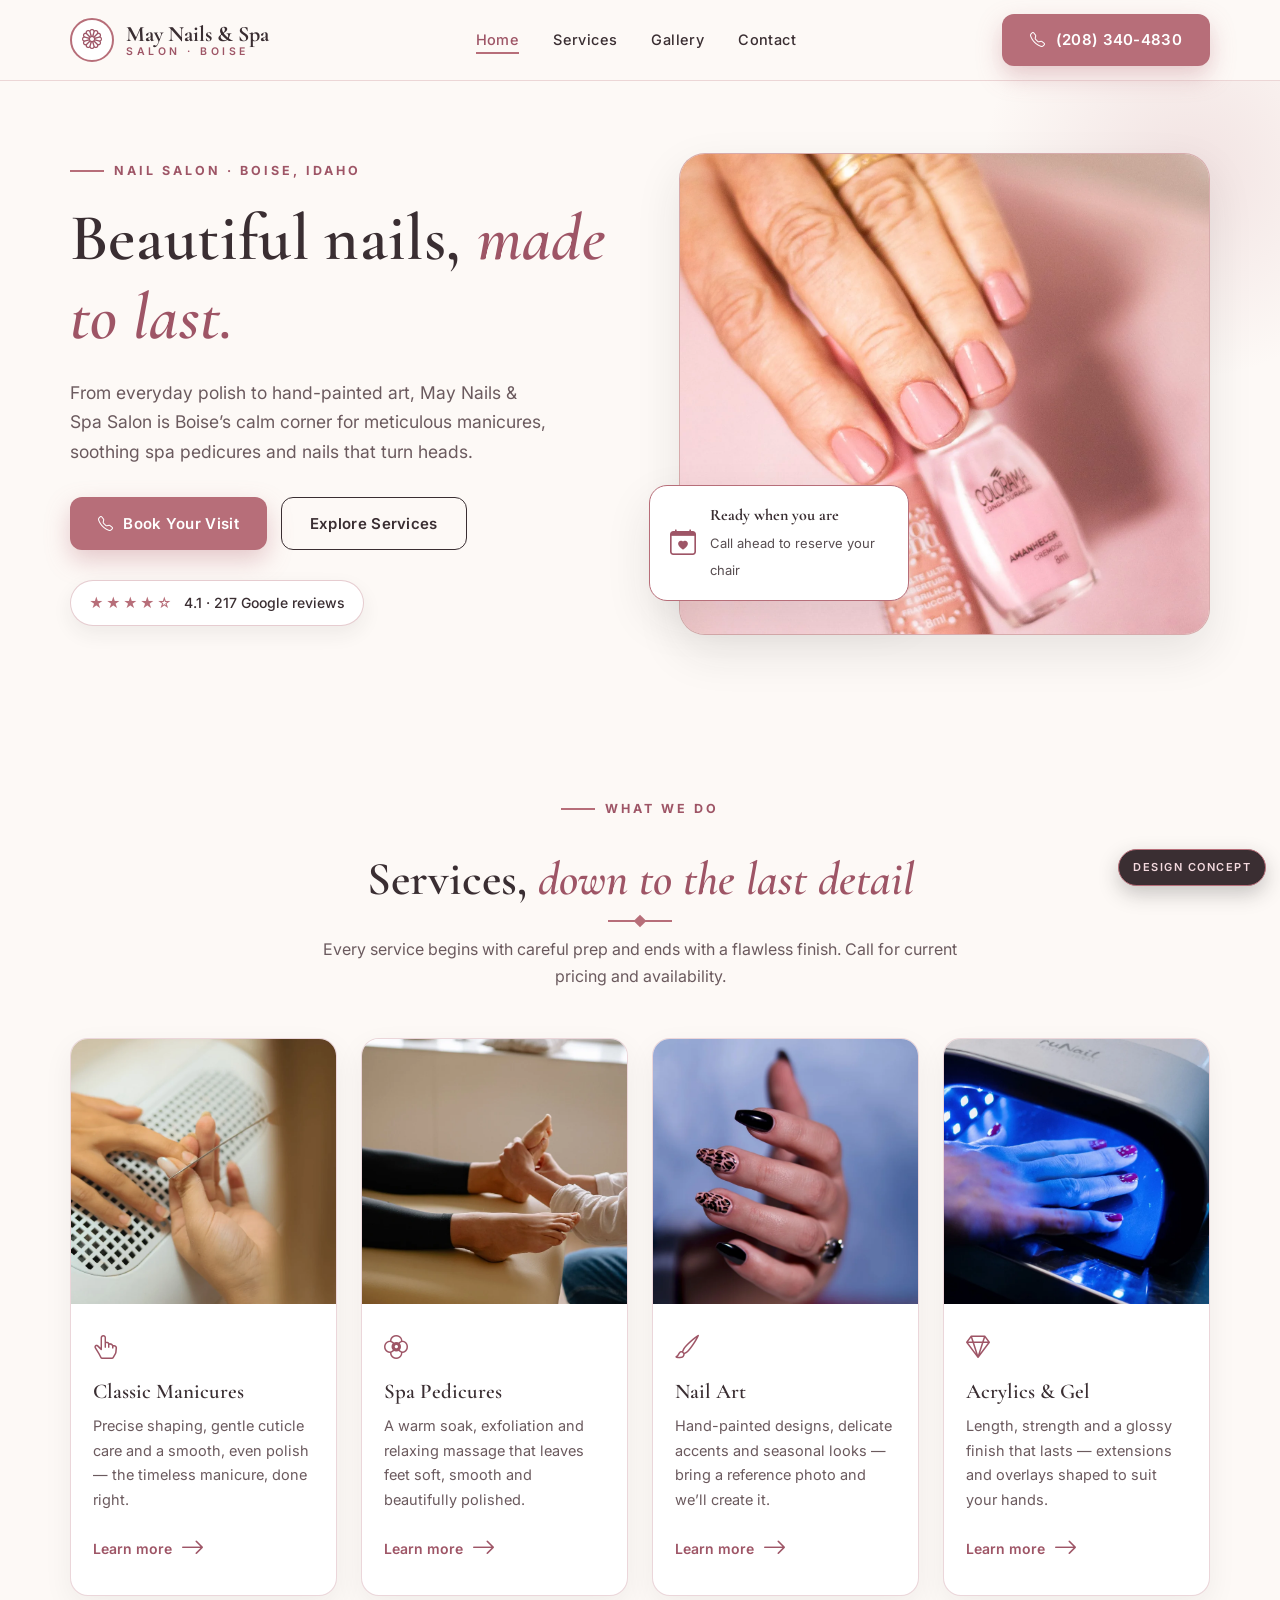
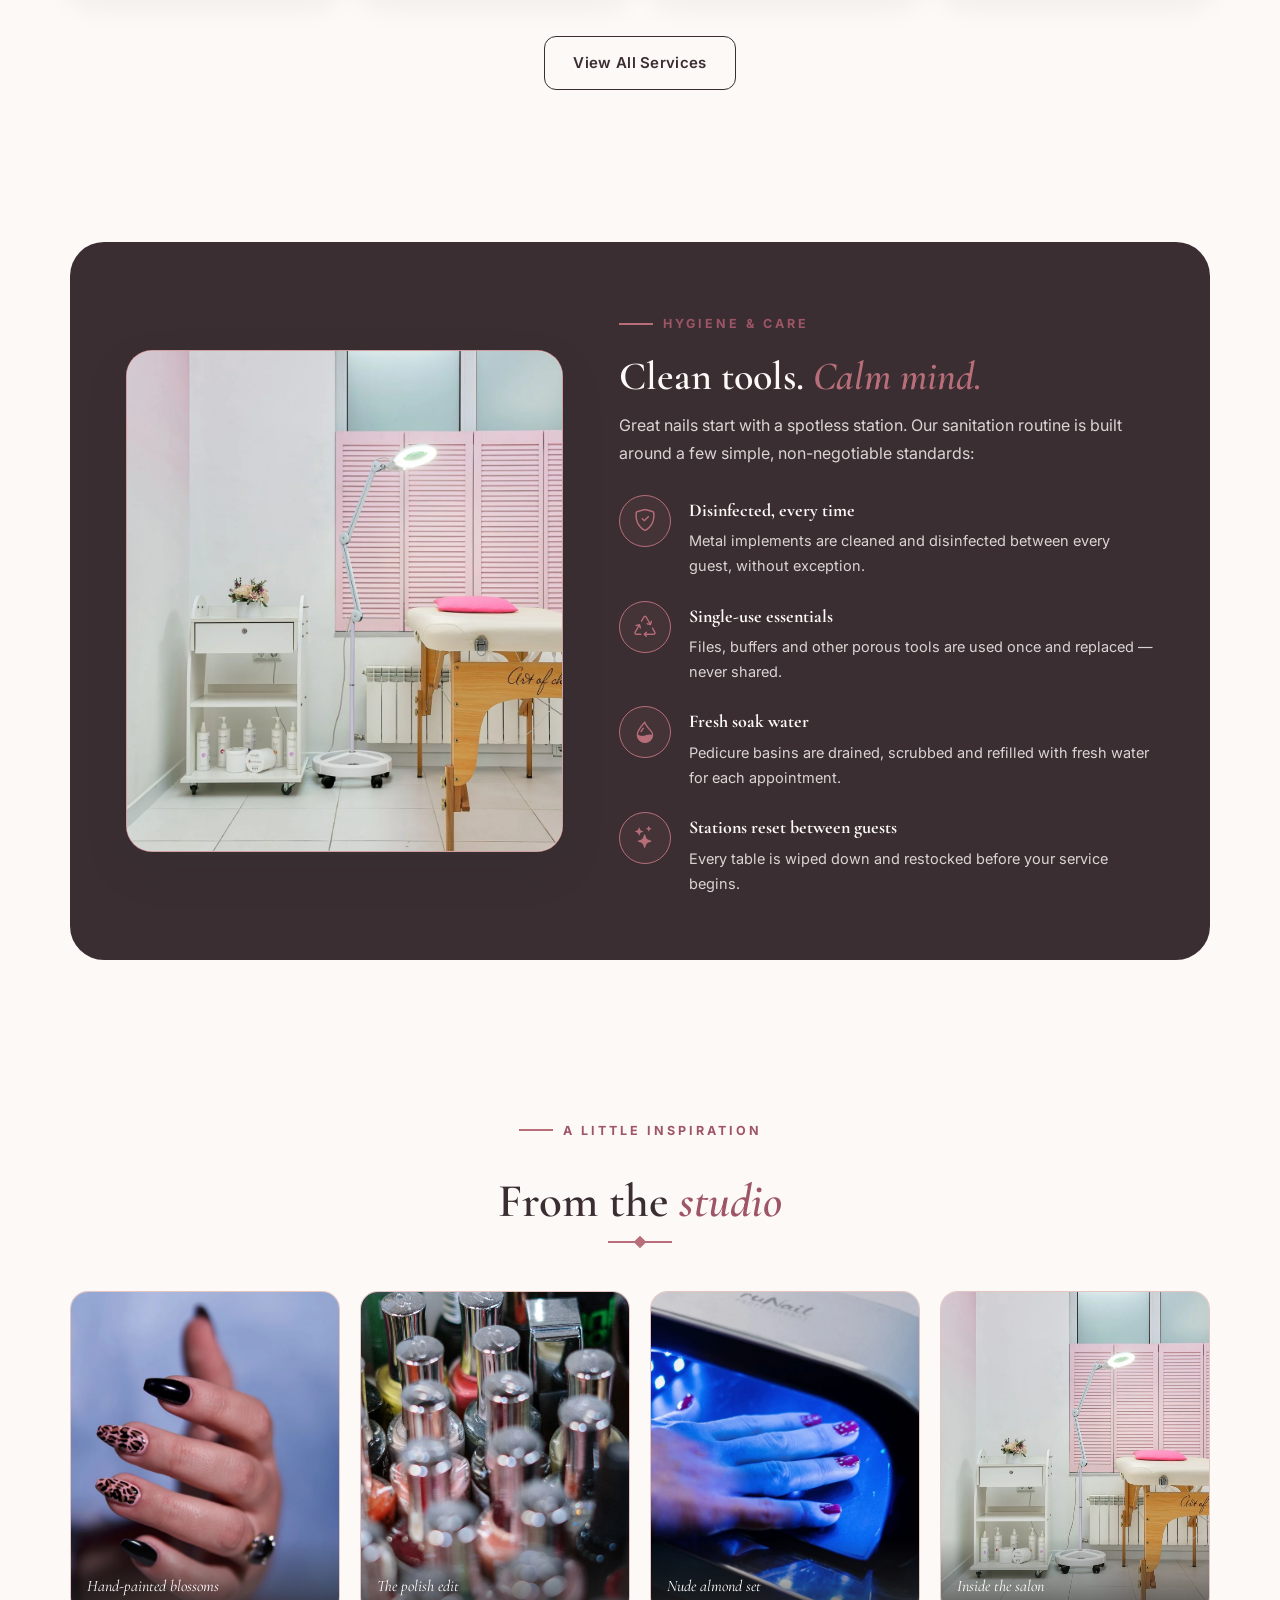
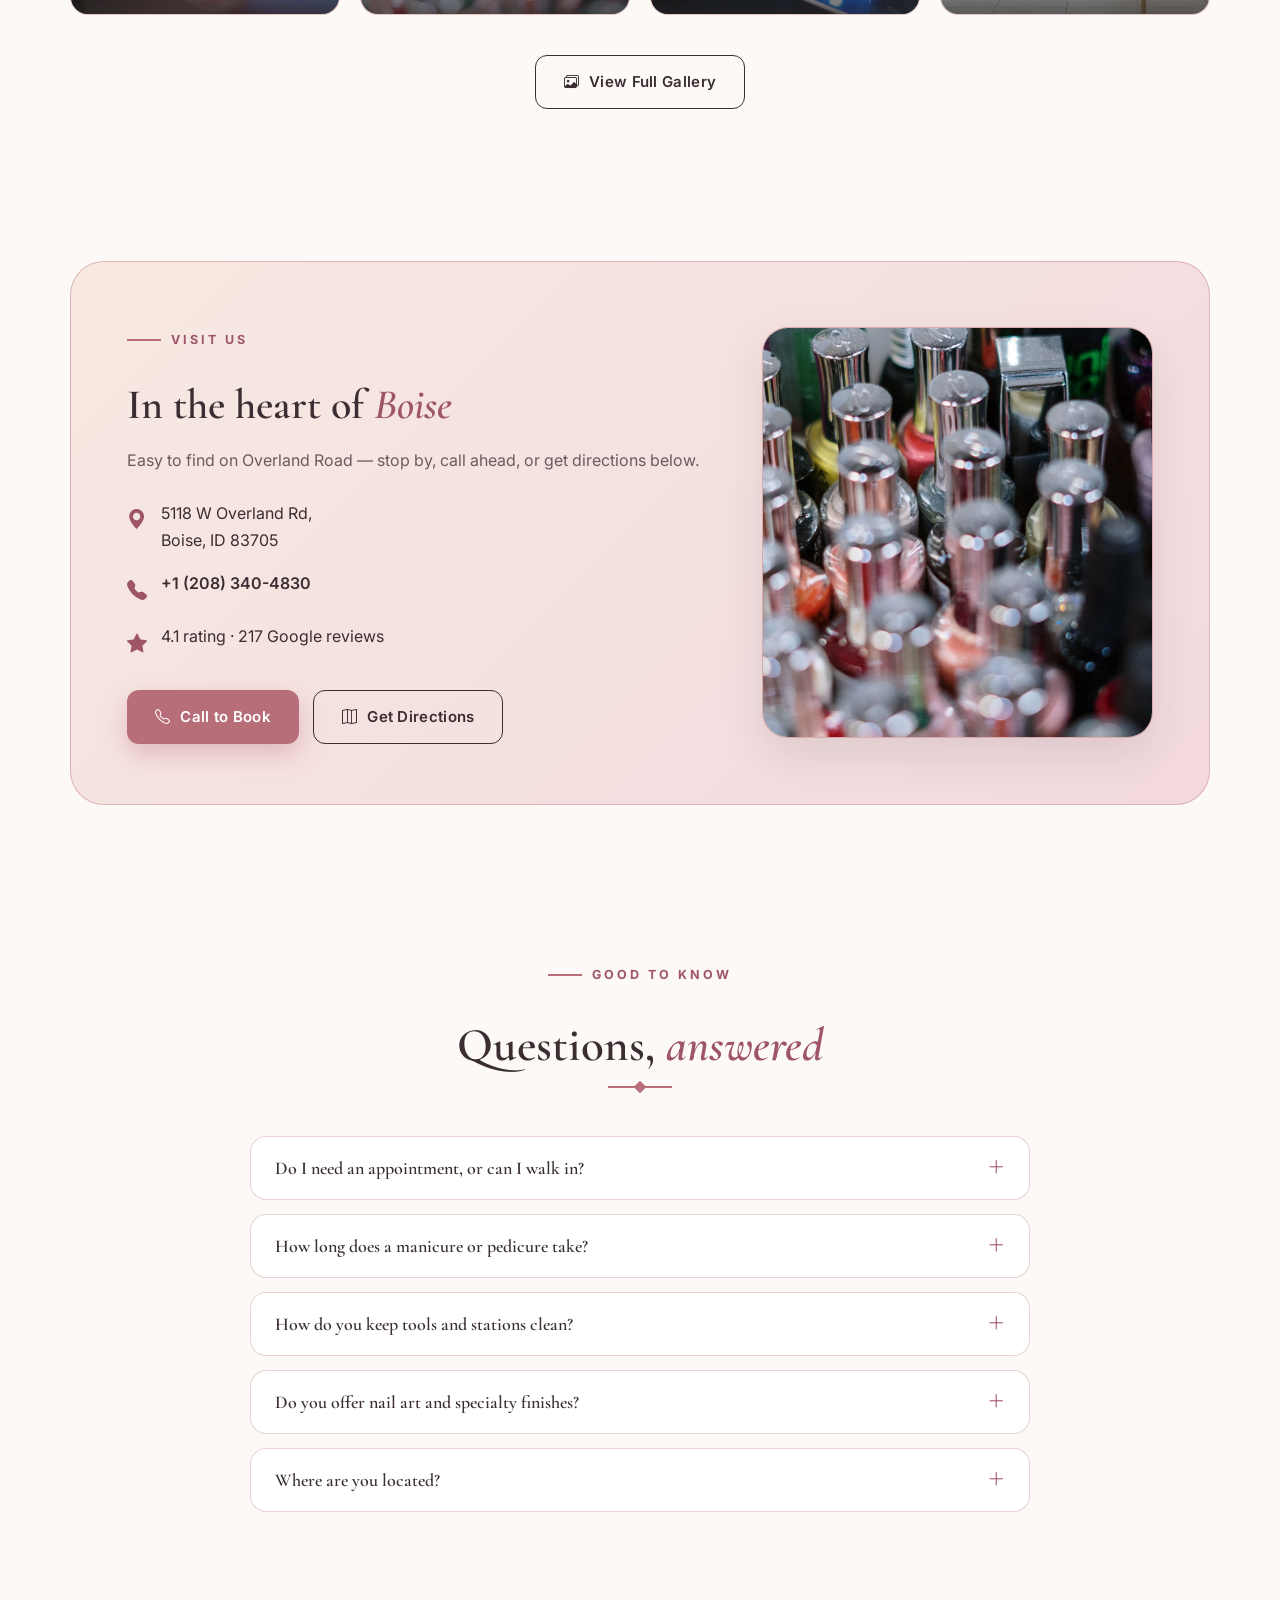
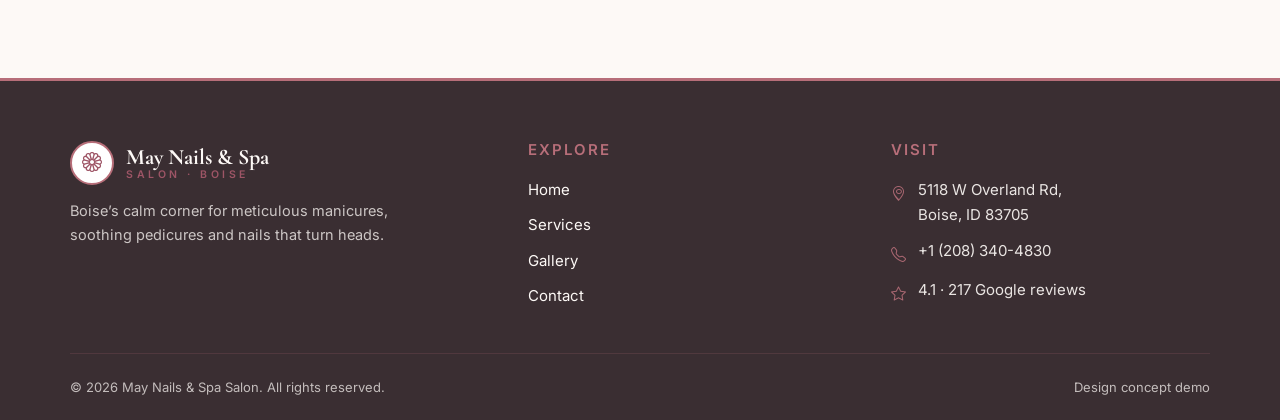
==== commit 56f362f7: "Demo website concept for May Nails & Spa Salon (Boise, ID)" ====
--- a/index.html
+++ b/index.html
@@ -7,7 +7,7 @@
 <meta name="description" content="May Nails & Spa Salon — elegant manicures, spa pedicures, nail art and gel services at 5118 W Overland Rd, Boise, ID. Call +1 208-340-4830 to book.">
 <link rel="preconnect" href="https://fonts.googleapis.com">
 <link rel="preconnect" href="https://fonts.gstatic.com" crossorigin>
-<link href="https://fonts.googleapis.com/css2?family=Playfair+Display:ital,wght@0,500;0,600;0,700;1,500;1,600&family=Inter:wght@400;500;600;700&display=swap" rel="stylesheet">
+<link href="https://fonts.googleapis.com/css2?family=Cormorant+Garamond:ital,wght@0,500;0,600;0,700;1,500;1,600;1,700&family=Inter:wght@400;500;600;700&display=swap" rel="stylesheet">
 <link rel="stylesheet" href="https://cdn.jsdelivr.net/npm/bootstrap-icons@1.11.3/font/bootstrap-icons.min.css">
 <link rel="stylesheet" href="styles.css">
 </head>
--- a/styles.css
+++ b/styles.css
@@ -1,16 +1,16 @@
 /* May Nails & Spa Salon — design concept */
 :root {
-  --ivory: #FBF7F0;
-  --ivory-deep: #F5EEE2;
-  --charcoal: #2A2A2A;
-  --charcoal-soft: #4A4A4A;
-  --gold: #C9A227;
-  --gold-deep: #A6861D;
-  --gold-pale: #F0E6C8;
+  --ivory: #FDF9F6;
+  --ivory-deep: #F7E9E2;
+  --charcoal: #3A2E32;
+  --charcoal-soft: #6B5A5E;
+  --gold: #B76E79;
+  --gold-deep: #9E5566;
+  --gold-pale: #F3D9DE;
   --white: #FFFFFF;
   --radius: 18px;
   --shadow: 0 18px 45px rgba(42, 42, 42, 0.10);
-  --font-head: 'Playfair Display', Georgia, serif;
+  --font-head: 'Cormorant Garamond', Georgia, serif;
   --font-body: 'Inter', -apple-system, 'Segoe UI', sans-serif;
 }
 
@@ -45,9 +45,9 @@
 /* ---------- header ---------- */
 .site-header {
   position: sticky; top: 0; z-index: 1000;
-  background: rgba(251, 247, 240, 0.94);
+  background: rgba(253, 249, 246, 0.94);
   backdrop-filter: blur(10px);
-  border-bottom: 1px solid rgba(201, 162, 39, 0.25);
+  border-bottom: 1px solid rgba(183, 110, 121, 0.25);
 }
 .header-inner {
   display: flex; align-items: center; justify-content: space-between;
@@ -81,12 +81,12 @@
 
 .btn {
   display: inline-flex; align-items: center; gap: 10px;
-  padding: 13px 28px; border-radius: 999px;
+  padding: 13px 28px; border-radius: 12px;
   font-weight: 600; font-size: 15px; letter-spacing: 0.3px;
   transition: transform 0.2s ease, box-shadow 0.2s ease, background 0.2s ease;
   border: none; cursor: pointer;
 }
-.btn-gold { background: var(--gold); color: var(--white); box-shadow: 0 10px 24px rgba(201, 162, 39, 0.35); }
+.btn-gold { background: var(--gold); color: var(--white); box-shadow: 0 10px 24px rgba(183, 110, 121, 0.35); }
 .btn-gold:hover { background: var(--gold-deep); transform: translateY(-2px); }
 .btn-outline { border: 1.5px solid var(--charcoal); color: var(--charcoal); background: transparent; }
 .btn-outline:hover { background: var(--charcoal); color: var(--ivory); transform: translateY(-2px); }
@@ -104,7 +104,7 @@
 .mobile-menu {
   display: none;
   position: fixed; top: 73px; left: 12px; right: 12px; z-index: 2000;
-  background: var(--white); border: 1px solid rgba(201, 162, 39, 0.35);
+  background: var(--white); border: 1px solid rgba(183, 110, 121, 0.35);
   border-radius: var(--radius); box-shadow: 0 24px 60px rgba(42, 42, 42, 0.22);
   padding: 10px; list-style: none;
 }
@@ -134,49 +134,51 @@
 .hero::before {
   content: ""; position: absolute; top: -120px; right: -120px;
   width: 420px; height: 420px; border-radius: 50%;
-  background: radial-gradient(circle, rgba(201,162,39,0.16), transparent 70%);
+  background: radial-gradient(circle, rgba(183,110,121,0.16), transparent 70%);
   pointer-events: none;
 }
-.hero-grid { display: grid; grid-template-columns: 1.05fr 0.95fr; gap: 56px; align-items: center; }
+.hero-grid { display: grid; grid-template-columns: 1.02fr 0.98fr; gap: 56px; align-items: stretch; }
 .kicker {
   display: inline-flex; align-items: center; gap: 10px;
   font-size: 12.5px; letter-spacing: 3px; text-transform: uppercase;
   color: var(--gold-deep); font-weight: 700; margin-bottom: 18px;
 }
 .kicker::before { content: ""; width: 34px; height: 2px; background: var(--gold); }
-.hero h1 { font-size: clamp(40px, 5.2vw, 64px); margin-bottom: 20px; }
+.hero h1 { font-size: clamp(42px, 5.2vw, 66px); letter-spacing: .005em; margin-bottom: 20px; }
 .hero p.lead { font-size: 17.5px; color: var(--charcoal-soft); max-width: 480px; margin-bottom: 30px; }
 .hero-ctas { display: flex; gap: 14px; flex-wrap: wrap; margin-bottom: 30px; }
 .review-pill {
   display: inline-flex; align-items: center; gap: 10px;
-  background: var(--white); border: 1px solid rgba(201,162,39,0.35);
+  background: var(--white); border: 1px solid rgba(183,110,121,0.35);
   padding: 10px 18px; border-radius: 999px; font-size: 14px; font-weight: 500;
   box-shadow: 0 8px 20px rgba(42,42,42,0.07);
 }
 .review-pill .stars { color: var(--gold); letter-spacing: 2px; }
 .hero-figure { position: relative; }
 .arch-frame {
-  border-radius: 999px 999px 26px 26px; overflow: hidden;
-  border: 1px solid rgba(201, 162, 39, 0.5);
+  border-radius: 26px; overflow: hidden;
+  border: 1px solid rgba(183, 110, 121, 0.5);
   box-shadow: var(--shadow); background: var(--ivory-deep);
 }
 .arch-frame img { width: 100%; height: 100%; object-fit: cover; aspect-ratio: 4 / 4.6; }
+.hero .arch-frame { height: 100%; }
+.hero .arch-frame img { aspect-ratio: auto; height: 100%; min-height: 480px; }
 .float-card {
   position: absolute; bottom: 34px; left: -30px;
-  background: var(--charcoal); color: var(--ivory);
+  background: var(--white); color: var(--charcoal);
   border: 1px solid var(--gold); border-radius: var(--radius);
   padding: 16px 20px; box-shadow: var(--shadow);
   display: flex; align-items: center; gap: 14px;
   max-width: 260px;
 }
-.float-card i { font-size: 26px; color: var(--gold); }
+.float-card i { font-size: 26px; color: var(--gold-deep); }
 .float-card strong { display: block; font-family: var(--font-head); font-size: 16px; }
 .float-card span { font-size: 13px; opacity: 0.85; }
 
 /* ---------- section scaffolding ---------- */
 section { padding: 76px 0; }
 .section-head { text-align: center; max-width: 640px; margin: 0 auto 48px; }
-.section-head h2 { font-size: clamp(30px, 3.6vw, 44px); margin: 14px 0 12px; }
+.section-head h2 { font-size: clamp(33px, 3.9vw, 47px); margin: 14px 0 12px; }
 .section-head p { color: var(--charcoal-soft); }
 .gold-rule {
   width: 64px; height: 2px; background: var(--gold); margin: 0 auto;
@@ -192,7 +194,7 @@
 .services-grid { display: grid; grid-template-columns: repeat(4, 1fr); gap: 24px; }
 .service-card {
   background: var(--white); border-radius: var(--radius); overflow: hidden;
-  border: 1px solid rgba(201, 162, 39, 0.28);
+  border: 1px solid rgba(183, 110, 121, 0.28);
   box-shadow: 0 10px 30px rgba(42, 42, 42, 0.06);
   transition: transform 0.25s ease, box-shadow 0.25s ease;
   display: flex; flex-direction: column;
@@ -217,13 +219,13 @@
 .band-dark h2, .band-dark h3 { color: var(--ivory); }
 .band-dark h2 em { color: var(--gold); }
 .hygiene-grid { display: grid; grid-template-columns: 0.9fr 1.1fr; gap: 56px; align-items: center; }
-.hygiene-grid .arch-frame { border-color: rgba(201,162,39,0.6); }
+.hygiene-grid .arch-frame { border-color: rgba(183,110,121,0.6); }
 .hygiene-list { list-style: none; display: grid; gap: 22px; margin-top: 28px; }
 .hygiene-list li { display: flex; gap: 18px; align-items: flex-start; }
 .hygiene-icon {
   width: 52px; height: 52px; border-radius: 50%; flex-shrink: 0;
   border: 1.5px solid var(--gold); display: grid; place-items: center;
-  font-size: 22px; color: var(--gold); background: rgba(201,162,39,0.08);
+  font-size: 22px; color: var(--gold); background: rgba(183,110,121,0.08);
 }
 .hygiene-list strong { display: block; font-family: var(--font-head); font-size: 18px; margin-bottom: 4px; }
 .hygiene-list p { font-size: 14.5px; opacity: 0.82; }
@@ -232,7 +234,7 @@
 .strip { display: grid; grid-template-columns: repeat(4, 1fr); gap: 20px; }
 .strip figure {
   border-radius: var(--radius); overflow: hidden; position: relative;
-  border: 1px solid rgba(201,162,39,0.3); background: var(--ivory-deep);
+  border: 1px solid rgba(183,110,121,0.3); background: var(--ivory-deep);
   aspect-ratio: 3 / 3.6;
 }
 .strip figure img { width: 100%; height: 100%; object-fit: cover; transition: transform 0.5s ease; }
@@ -246,7 +248,7 @@
 /* ---------- visit band ---------- */
 .visit-band {
   background: linear-gradient(135deg, var(--ivory-deep), var(--gold-pale));
-  border: 1px solid rgba(201,162,39,0.4);
+  border: 1px solid rgba(183,110,121,0.4);
   border-radius: 34px; padding: 60px 56px;
   display: grid; grid-template-columns: 1.2fr 0.8fr; gap: 48px; align-items: center;
 }
@@ -255,12 +257,12 @@
 .visit-details li { display: flex; gap: 14px; align-items: flex-start; font-size: 16px; }
 .visit-details i { color: var(--gold-deep); font-size: 20px; margin-top: 3px; }
 .visit-actions { display: flex; gap: 14px; flex-wrap: wrap; }
-.visit-photo .arch-frame img { aspect-ratio: 4 / 4.2; }
+.visit-photo .arch-frame img { aspect-ratio: 4 / 4.2; height: auto; }
 
 /* ---------- FAQ ---------- */
 .faq-list { max-width: 780px; margin: 0 auto; display: grid; gap: 14px; }
 .faq-item {
-  background: var(--white); border: 1px solid rgba(201,162,39,0.3);
+  background: var(--white); border: 1px solid rgba(183,110,121,0.3);
   border-radius: 16px; overflow: hidden; transition: box-shadow 0.2s ease;
 }
 .faq-item.open { box-shadow: var(--shadow); border-color: var(--gold); }
@@ -281,10 +283,10 @@
 .page-hero::before {
   content: ""; position: absolute; top: -100px; left: 50%; transform: translateX(-50%);
   width: 520px; height: 280px; border-radius: 50%;
-  background: radial-gradient(ellipse, rgba(201,162,39,0.18), transparent 70%);
+  background: radial-gradient(ellipse, rgba(183,110,121,0.18), transparent 70%);
   pointer-events: none;
 }
-.page-hero h1 { font-size: clamp(36px, 4.6vw, 54px); margin: 14px 0 14px; }
+.page-hero h1 { font-size: clamp(42px, 5.2vw, 64px); margin: 14px 0 14px; }
 .page-hero p { max-width: 620px; margin: 0 auto; color: var(--charcoal-soft); }
 .crumbs { font-size: 13px; letter-spacing: 1.5px; text-transform: uppercase; color: var(--gold-deep); font-weight: 600; }
 .crumbs a:hover { text-decoration: underline; }
@@ -310,7 +312,7 @@
 .gallery-grid { display: grid; grid-template-columns: repeat(3, 1fr); gap: 22px; }
 .gallery-grid figure {
   border-radius: var(--radius); overflow: hidden; position: relative;
-  border: 1px solid rgba(201,162,39,0.3); background: var(--ivory-deep);
+  border: 1px solid rgba(183,110,121,0.3); background: var(--ivory-deep);
 }
 .gallery-grid figure.tall { grid-row: span 2; }
 .gallery-grid figure img { width: 100%; height: 100%; object-fit: cover; aspect-ratio: 4 / 4.4; transition: transform 0.5s ease; }
@@ -325,7 +327,7 @@
 /* ---------- contact ---------- */
 .contact-grid { display: grid; grid-template-columns: 1fr 1fr; gap: 28px; margin-bottom: 28px; }
 .contact-card {
-  background: var(--white); border: 1px solid rgba(201,162,39,0.3);
+  background: var(--white); border: 1px solid rgba(183,110,121,0.3);
   border-radius: var(--radius); padding: 34px 30px; box-shadow: 0 10px 30px rgba(42,42,42,0.05);
 }
 .contact-card i.big { font-size: 30px; color: var(--gold-deep); }
@@ -333,7 +335,7 @@
 .contact-card p { color: var(--charcoal-soft); font-size: 15.5px; }
 .contact-card .btn { margin-top: 18px; }
 .map-wrap {
-  border-radius: 26px; overflow: hidden; border: 1px solid rgba(201,162,39,0.4);
+  border-radius: 26px; overflow: hidden; border: 1px solid rgba(183,110,121,0.4);
   box-shadow: var(--shadow); margin-bottom: 28px; background: var(--ivory-deep);
 }
 .map-wrap iframe { width: 100%; height: 380px; border: 0; display: block; }
@@ -348,24 +350,24 @@
 .callback-form .full { grid-column: 1 / -1; }
 .field label { display: block; font-size: 13px; letter-spacing: 1px; text-transform: uppercase; margin-bottom: 8px; opacity: 0.75; }
 .field input {
-  width: 100%; padding: 14px 16px; border-radius: 12px; border: 1px solid rgba(201,162,39,0.4);
+  width: 100%; padding: 14px 16px; border-radius: 12px; border: 1px solid rgba(183,110,121,0.4);
   background: rgba(251,247,240,0.07); color: var(--ivory); font-family: var(--font-body); font-size: 15px;
 }
 .field input:focus { outline: none; border-color: var(--gold); background: rgba(251,247,240,0.12); }
 .field input::placeholder { color: rgba(251,247,240,0.4); }
-.form-note { display: none; margin-top: 18px; padding: 16px 20px; border-radius: 12px; background: rgba(201,162,39,0.14); border: 1px solid var(--gold); font-size: 15px; }
+.form-note { display: none; margin-top: 18px; padding: 16px 20px; border-radius: 12px; background: rgba(183,110,121,0.14); border: 1px solid var(--gold); font-size: 15px; }
 .form-note.show { display: block; }
 .form-note a { color: var(--gold); font-weight: 700; }
 
 /* ---------- CTA band ---------- */
 .cta-band {
   background: var(--charcoal); color: var(--ivory); border-radius: 34px;
-  padding: 64px 48px; text-align: center; border: 1px solid rgba(201,162,39,0.5);
+  padding: 64px 48px; text-align: center; border: 1px solid rgba(183,110,121,0.5);
   position: relative; overflow: hidden;
 }
 .cta-band::before {
   content: ""; position: absolute; inset: 0; pointer-events: none;
-  background: radial-gradient(ellipse at 50% 0%, rgba(201,162,39,0.22), transparent 60%);
+  background: radial-gradient(ellipse at 50% 0%, rgba(183,110,121,0.22), transparent 60%);
 }
 .cta-band h2 { color: var(--ivory); font-size: clamp(28px, 3.4vw, 42px); margin-bottom: 12px; position: relative; }
 .cta-band h2 em { color: var(--gold); }
@@ -382,7 +384,7 @@
 .footer-contact li { display: flex; gap: 12px; align-items: flex-start; opacity: 0.9; }
 .footer-contact i { color: var(--gold); margin-top: 4px; }
 .footer-bottom {
-  border-top: 1px solid rgba(201,162,39,0.25); padding: 22px 0;
+  border-top: 1px solid rgba(183,110,121,0.25); padding: 22px 0;
   display: flex; justify-content: space-between; gap: 12px; flex-wrap: wrap;
   font-size: 13px; opacity: 0.7;
 }
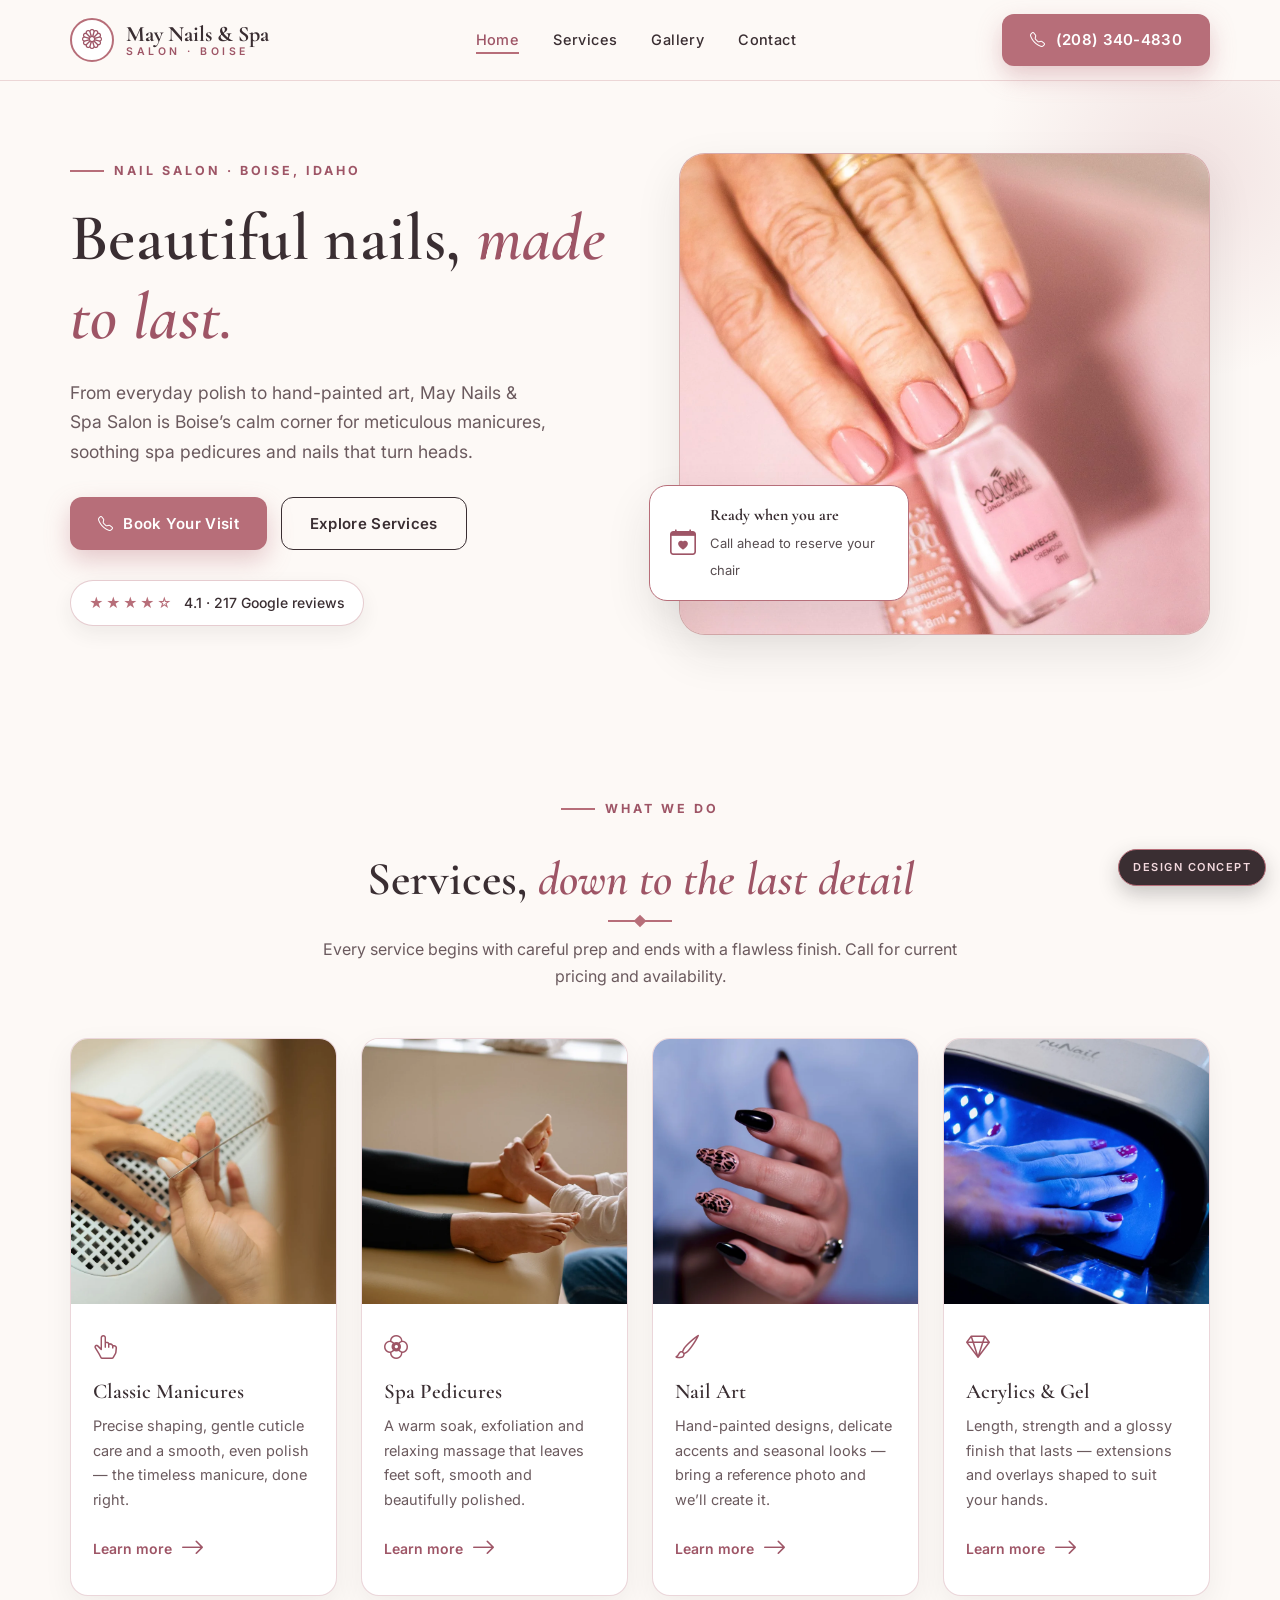
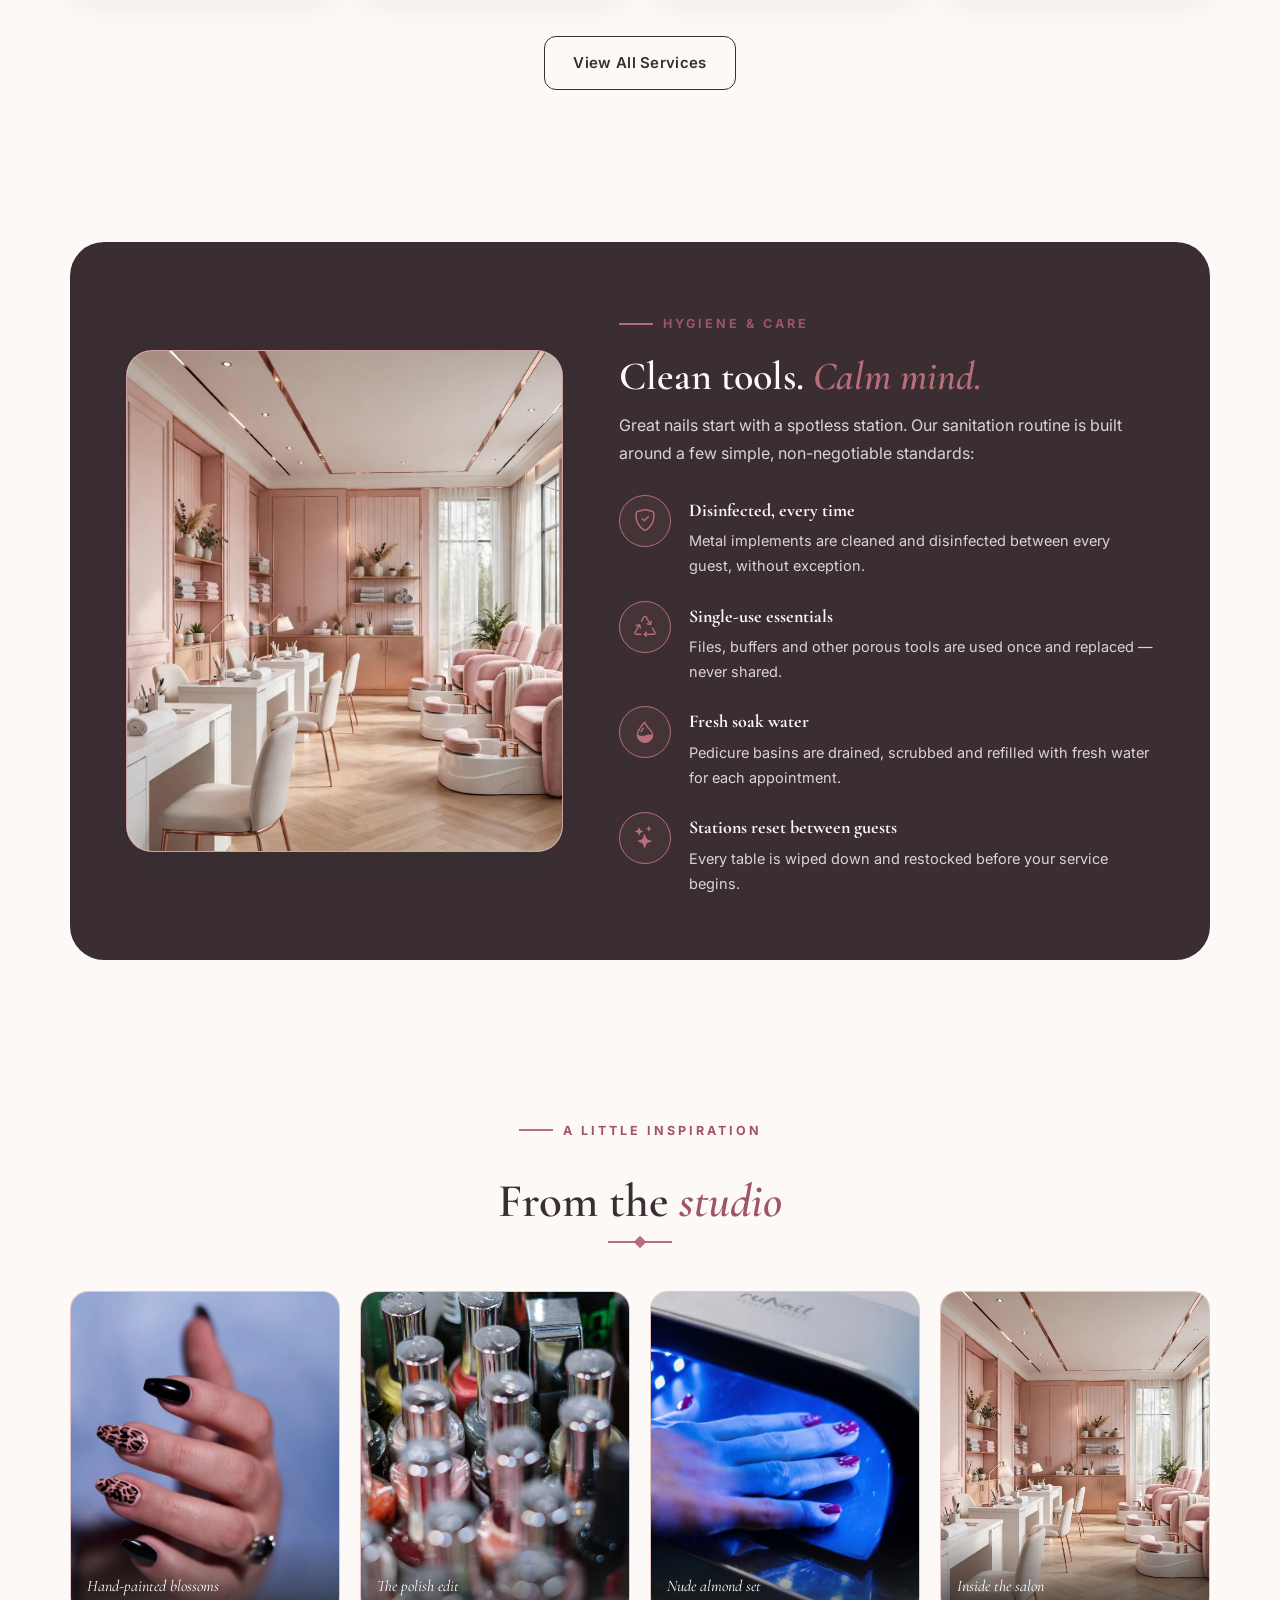
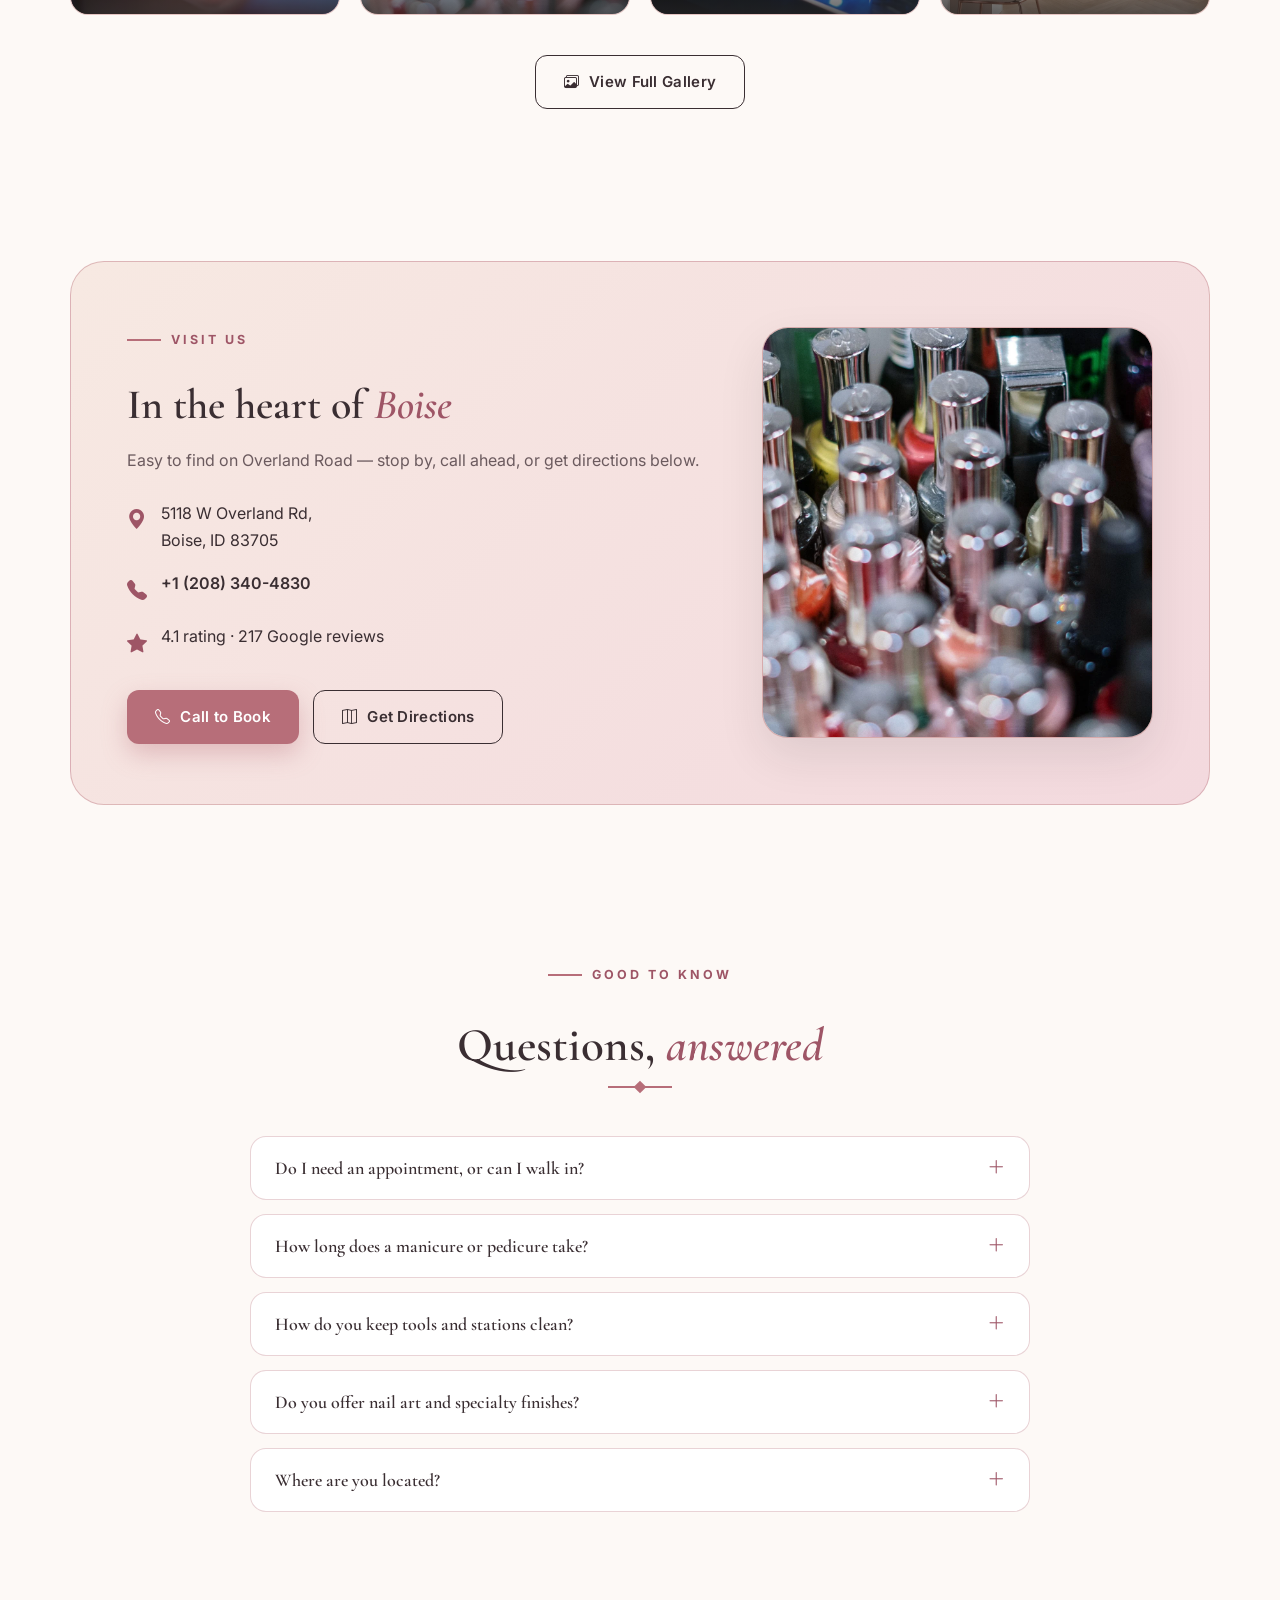
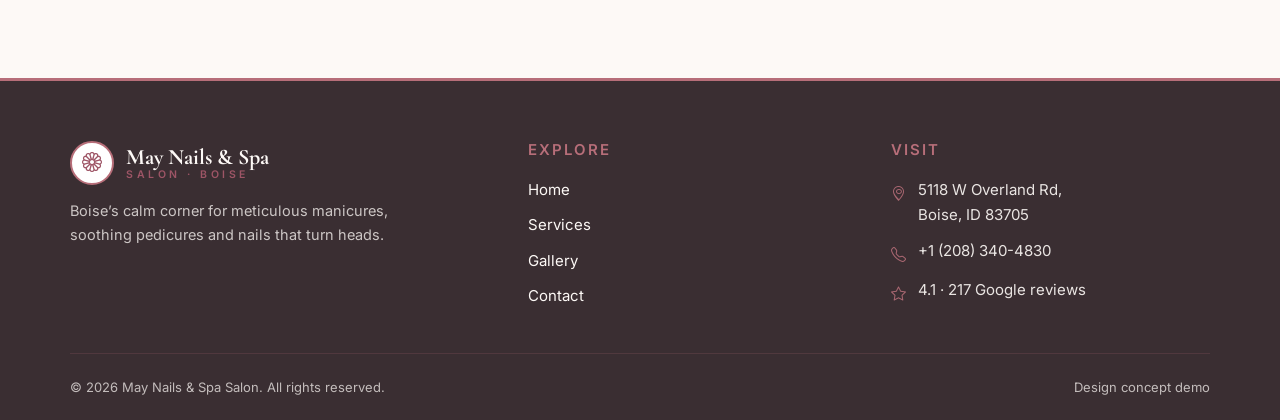
==== commit 1f453442: "Demo website concept for May Nails & Spa Salon (Boise, ID)" ====
--- a/index.html
+++ b/index.html
@@ -8,8 +8,10 @@
 <link rel="preconnect" href="https://fonts.googleapis.com">
 <link rel="preconnect" href="https://fonts.gstatic.com" crossorigin>
 <link href="https://fonts.googleapis.com/css2?family=Cormorant+Garamond:ital,wght@0,500;0,600;0,700;1,500;1,600;1,700&family=Inter:wght@400;500;600;700&display=swap" rel="stylesheet">
-<link rel="stylesheet" href="https://cdn.jsdelivr.net/npm/bootstrap-icons@1.11.3/font/bootstrap-icons.min.css">
+<link rel="stylesheet" href="vendor/bootstrap-icons/bootstrap-icons.min.css">
 <link rel="stylesheet" href="styles.css">
+<link rel="icon" type="image/png" href="favicon.png">
+<link rel="apple-touch-icon" href="apple-touch-icon.png">
 </head>
 <body>
 
